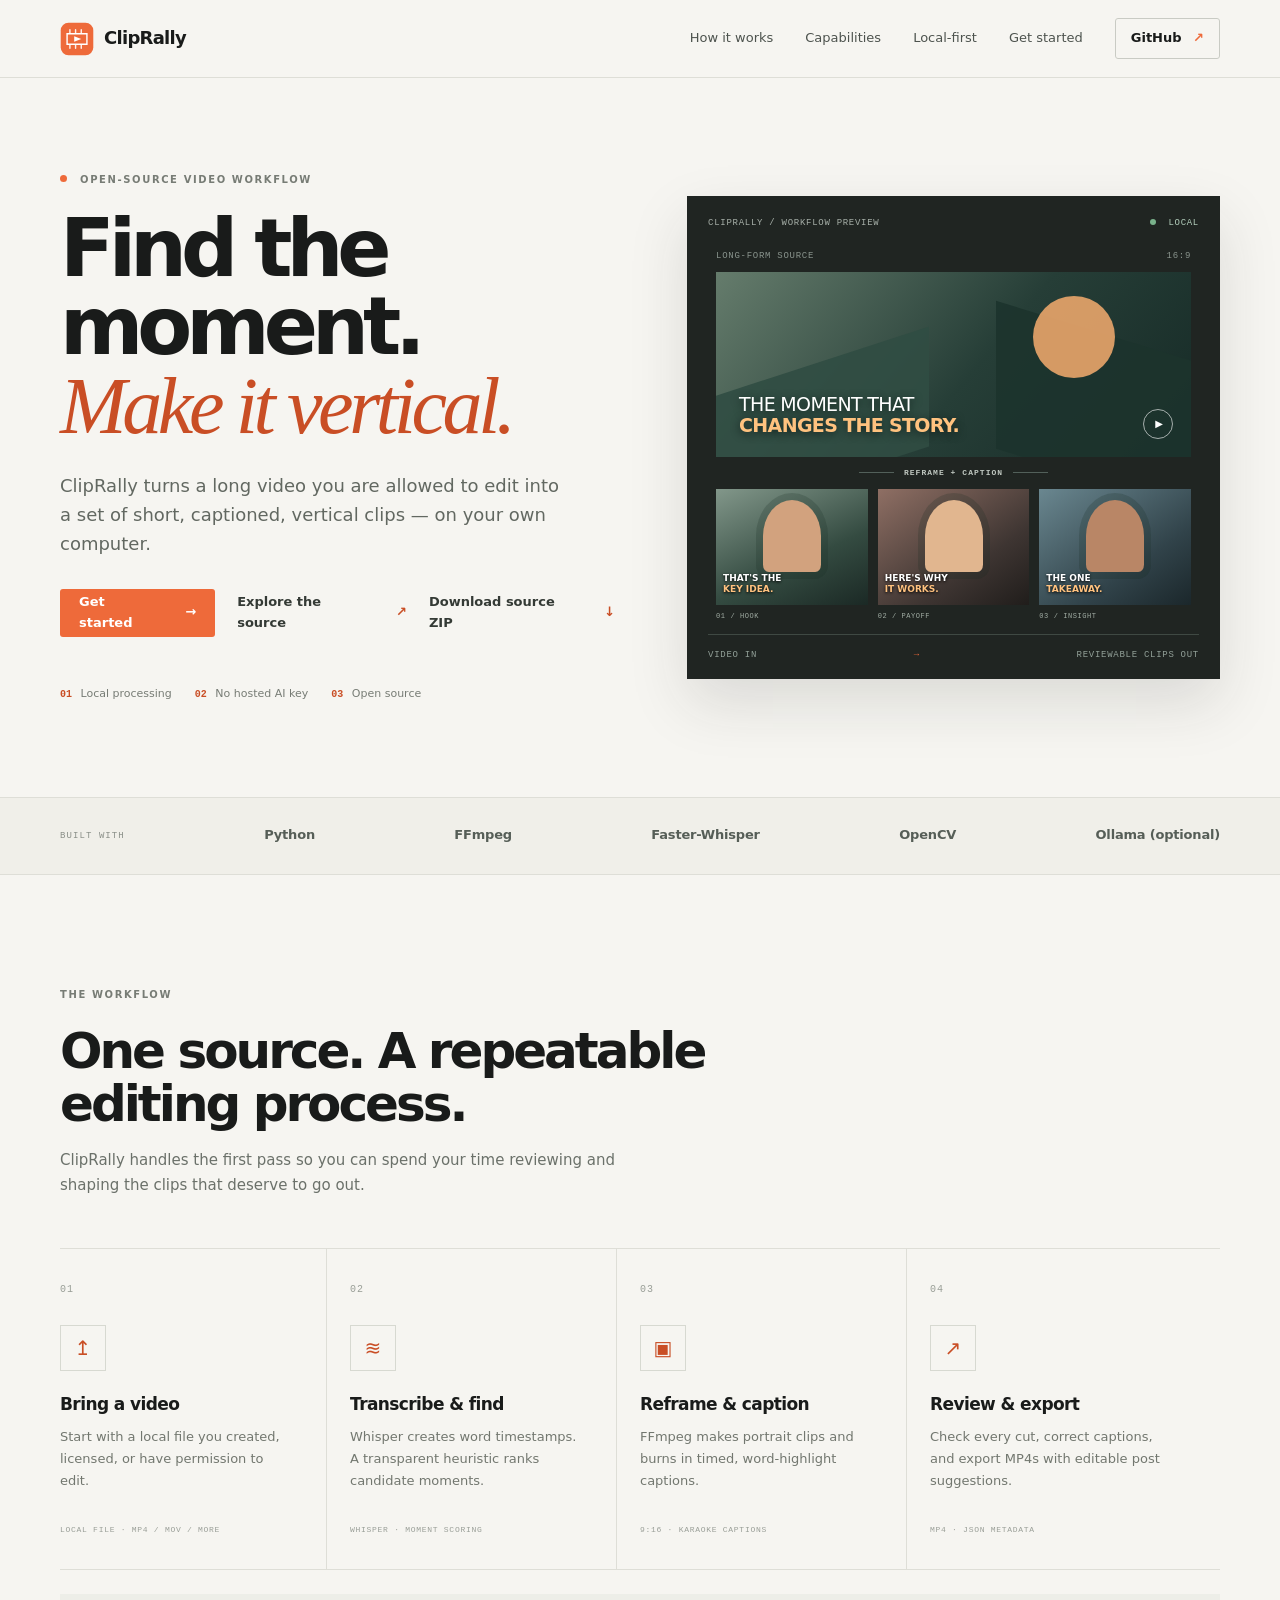
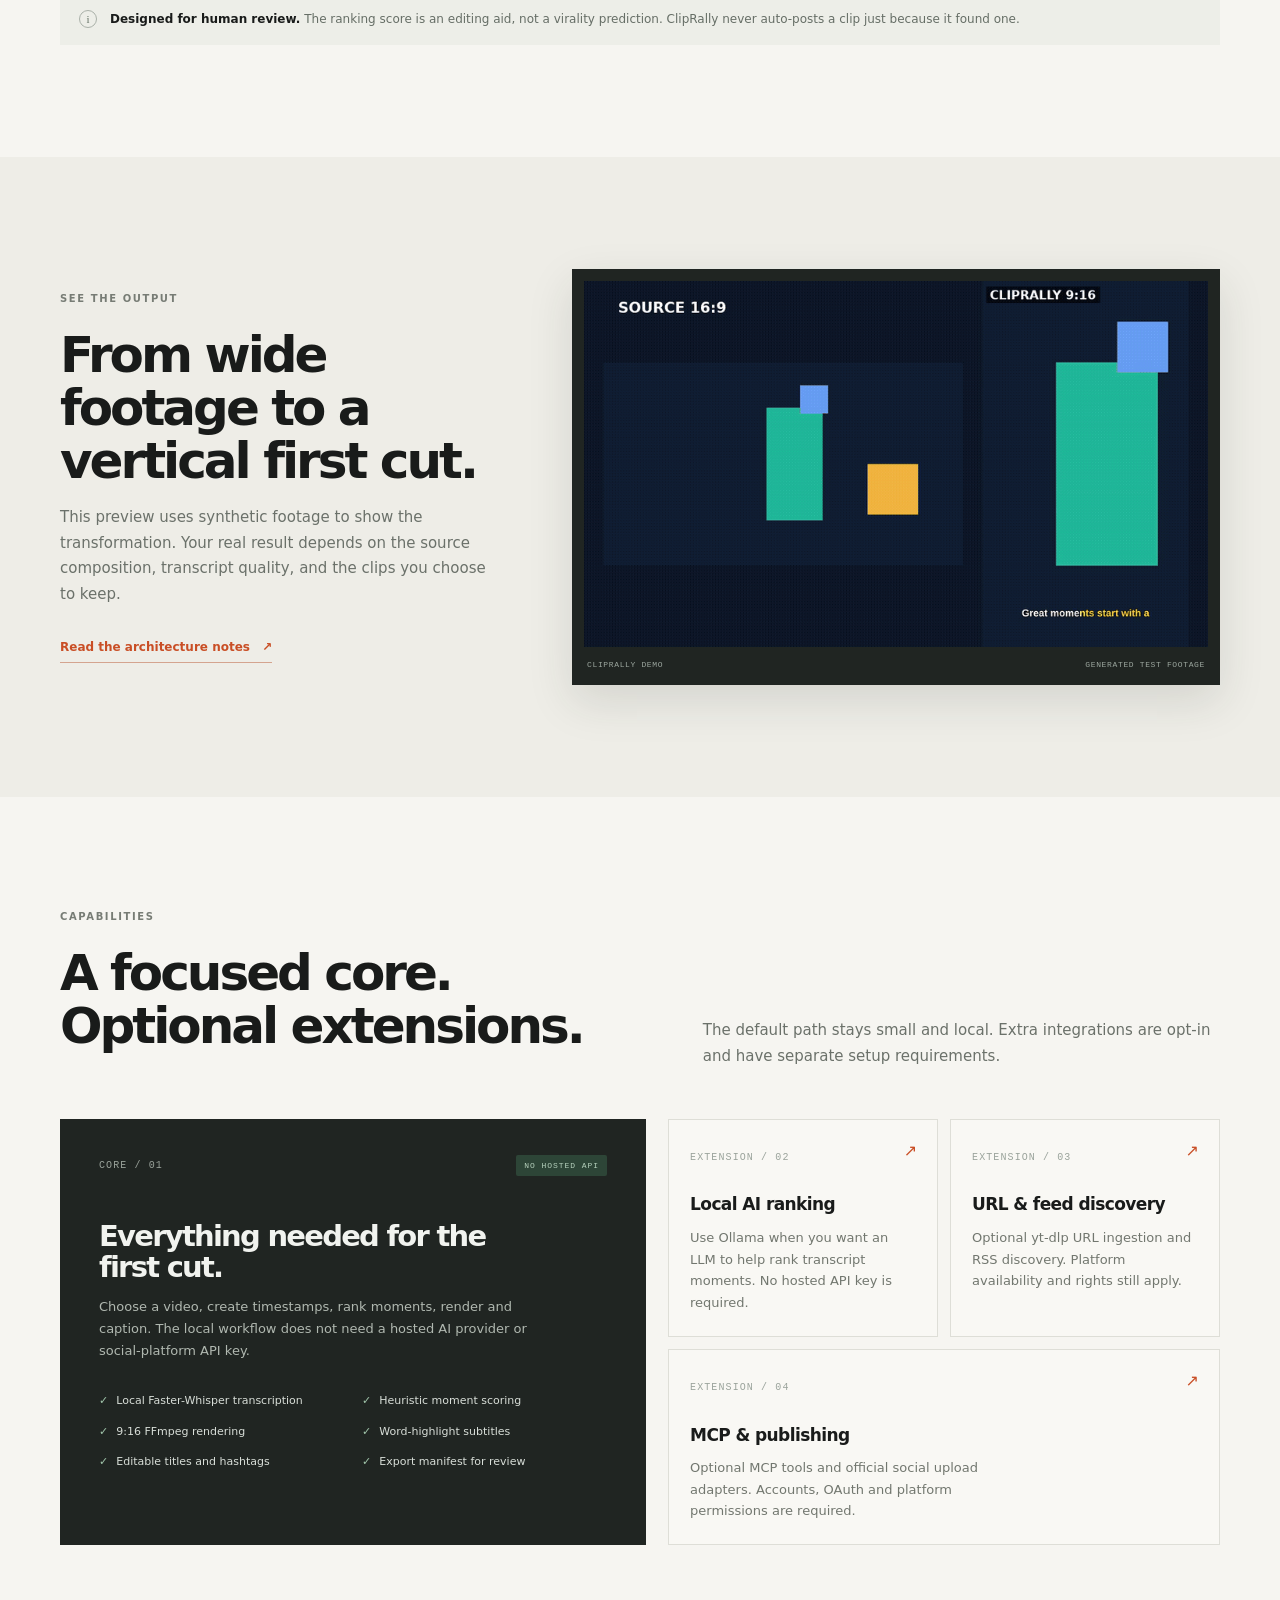
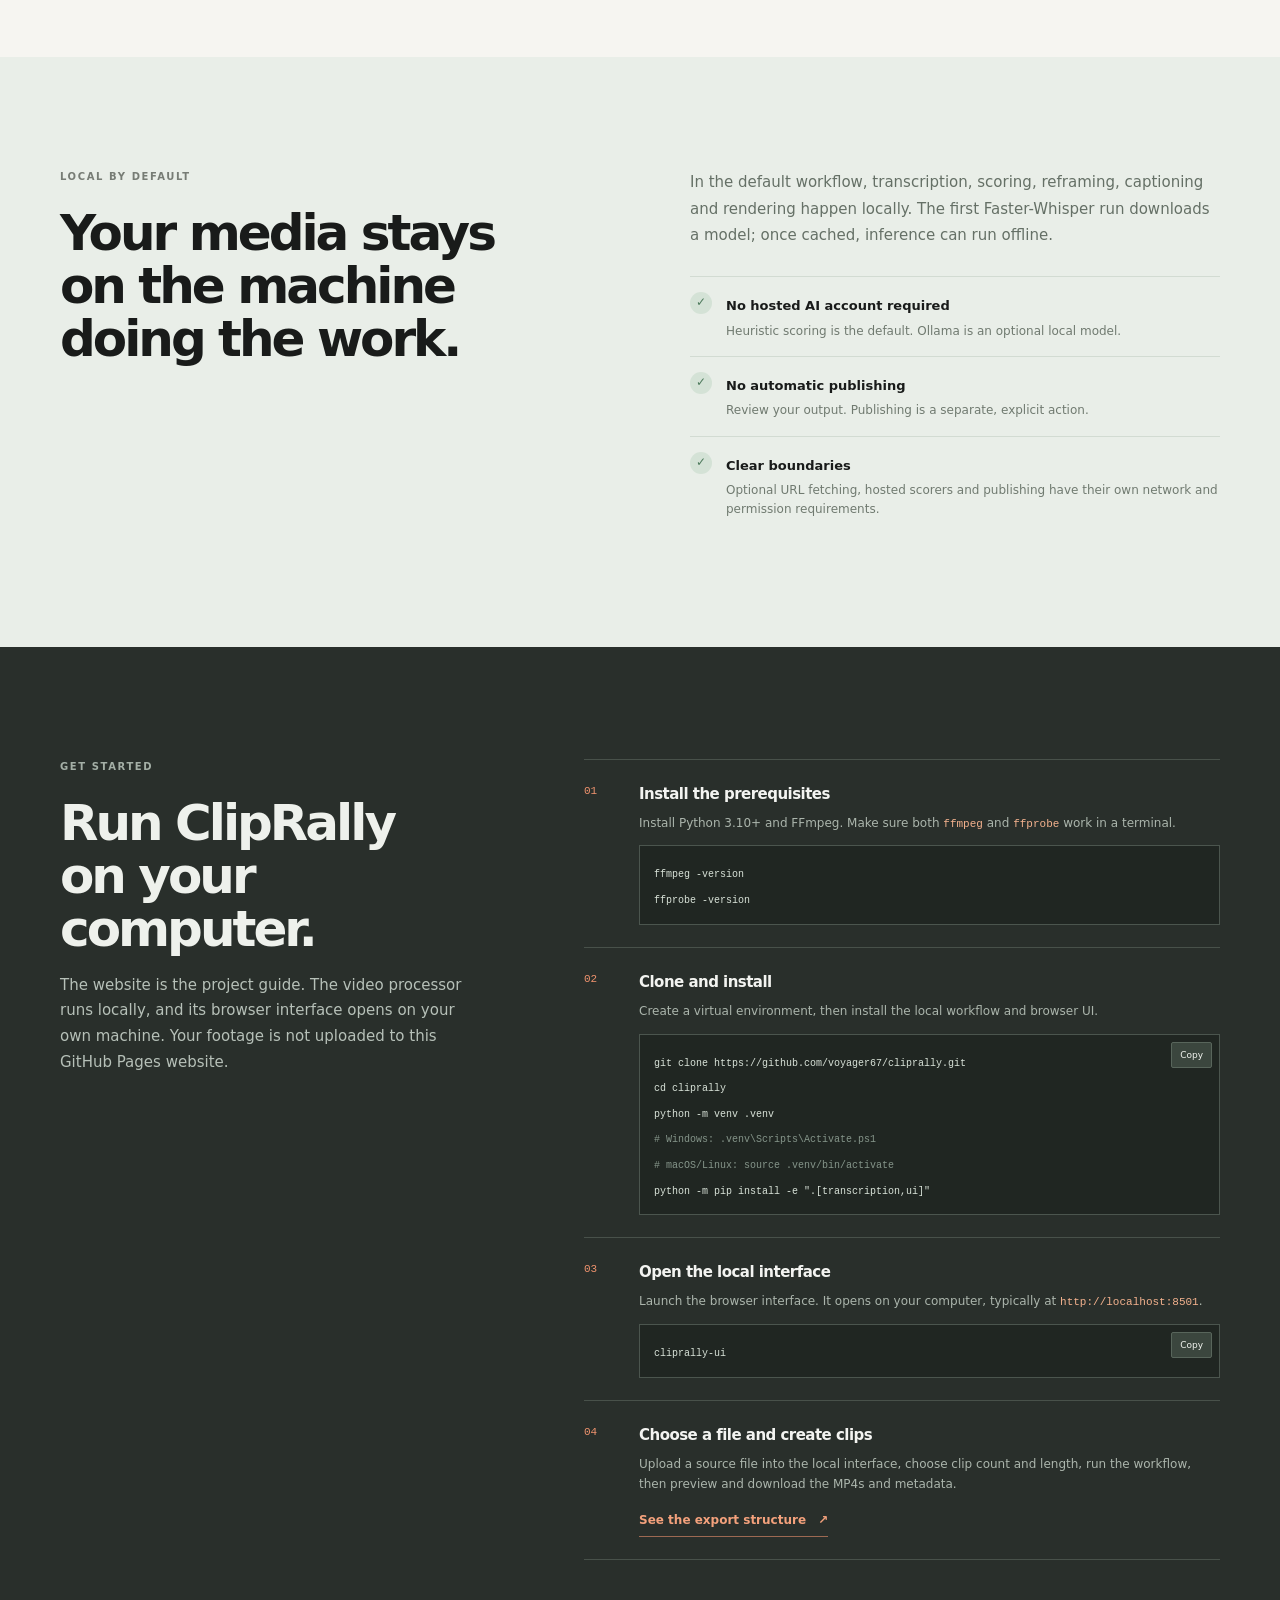
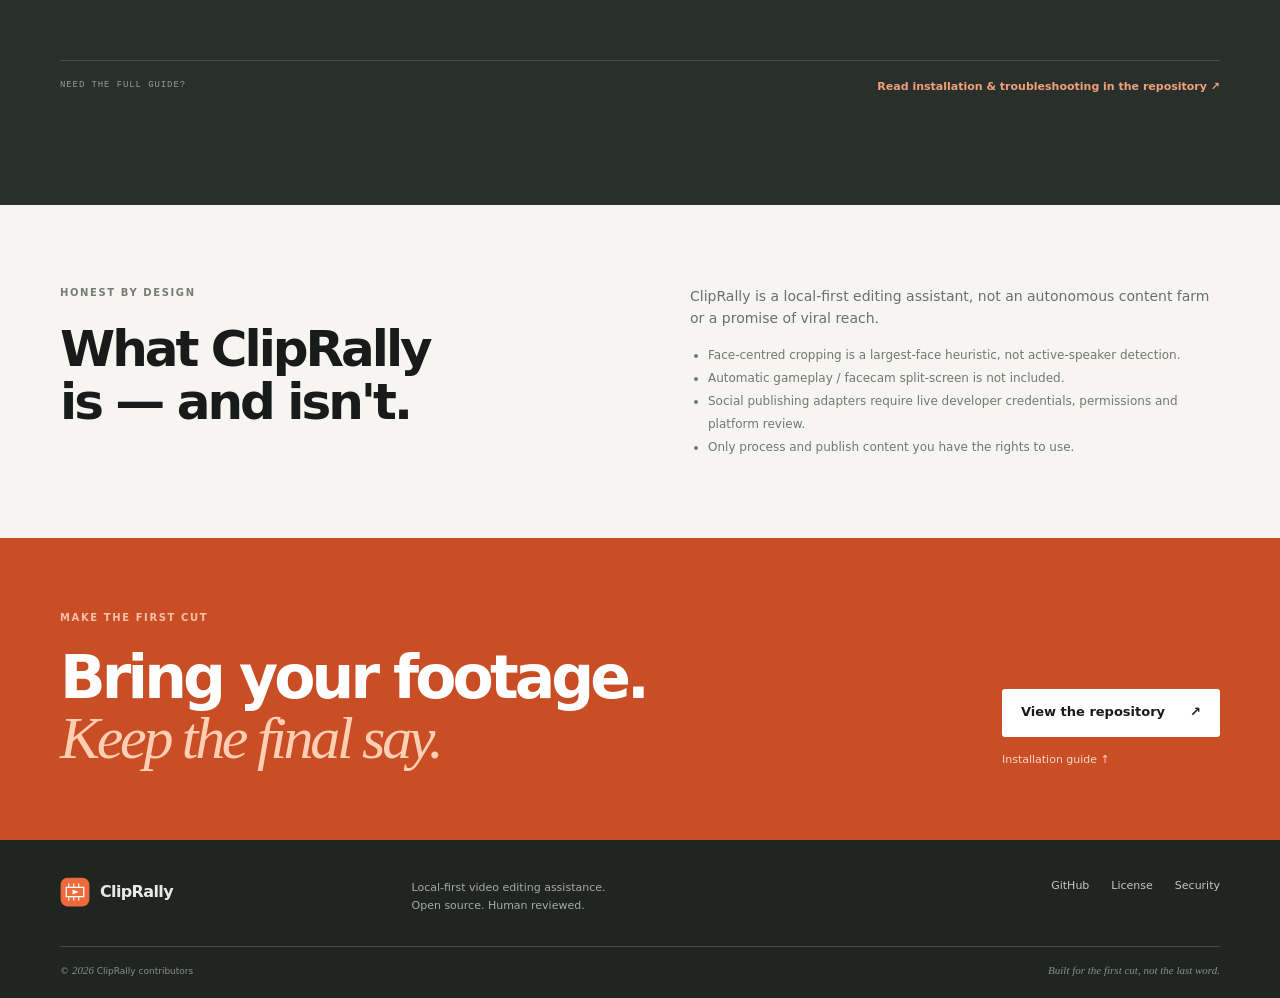
==== docs/index.html @ 5823eb33 "Add professional ClipRally project website" ====
<!doctype html>
<html lang="en">
<head>
  <meta charset="utf-8">
  <meta name="viewport" content="width=device-width, initial-scale=1">
  <meta name="theme-color" content="#f6f5f1">
  <meta name="description" content="ClipRally is a local-first, open-source AI video clipper. Turn videos you are authorized to edit into captioned vertical clips with Whisper and FFmpeg, without a hosted AI API.">
  <meta property="og:type" content="website">
  <meta property="og:title" content="ClipRally — from long video to vertical clips">
  <meta property="og:description" content="A practical, local-first workflow for finding moments, reframing, captioning and exporting short-form video.">
  <meta property="og:image" content="assets/demo.gif">
  <title>ClipRally — from long video to vertical clips</title>
  <link rel="icon" href="assets/mark.svg" type="image/svg+xml">
  <link rel="stylesheet" href="assets/site.css">
  <script defer src="assets/site.js"></script>
</head>
<body>
  <a class="skip-link" href="#main">Skip to content</a>
  <header class="site-header">
    <div class="shell header-inner">
      <a class="brand" href="#top" aria-label="ClipRally home">
        <img src="assets/mark.svg" alt="" width="34" height="34">
        <span>ClipRally</span>
      </a>
      <button class="menu-toggle" type="button" aria-expanded="false" aria-controls="primary-nav" aria-label="Open navigation">
        <span></span><span></span>
      </button>
      <nav class="primary-nav" id="primary-nav" aria-label="Primary navigation">
        <a href="#workflow">How it works</a>
        <a href="#features">Capabilities</a>
        <a href="#privacy">Local-first</a>
        <a href="#start">Get started</a>
        <a class="nav-github" href="https://github.com/voyager67/cliprally" target="_blank" rel="noreferrer">GitHub <span aria-hidden="true">↗</span></a>
      </nav>
    </div>
  </header>

  <main id="main">
    <section class="hero section" id="top">
      <div class="shell hero-grid">
        <div class="hero-copy">
          <p class="eyebrow"><span class="eyebrow-dot"></span> OPEN-SOURCE VIDEO WORKFLOW</p>
          <h1>Find the moment.<br><em>Make it vertical.</em></h1>
          <p class="hero-lede">ClipRally turns a long video you are allowed to edit into a set of short, captioned, vertical clips — on your own computer.</p>
          <div class="hero-actions">
            <a class="button button-primary" href="#start">Get started <span aria-hidden="true">→</span></a>
            <a class="button button-quiet" href="https://github.com/voyager67/cliprally" target="_blank" rel="noreferrer">Explore the source <span aria-hidden="true">↗</span></a>
            <a class="button button-quiet" href="https://github.com/voyager67/cliprally/archive/refs/heads/main.zip">Download source ZIP <span aria-hidden="true">↓</span></a>
          </div>
          <div class="hero-facts" aria-label="Project properties">
            <span><b>01</b> Local processing</span>
            <span><b>02</b> No hosted AI key</span>
            <span><b>03</b> Open source</span>
          </div>
        </div>
        <div class="hero-visual" aria-label="A preview of ClipRally's video workflow">
          <div class="visual-topline"><span>CLIPRALLY / WORKFLOW PREVIEW</span><span class="visual-status"><i></i> LOCAL</span></div>
          <div class="visual-screen">
            <div class="screen-meta"><span>LONG-FORM SOURCE</span><span>16:9</span></div>
            <div class="screen-video">
              <div class="screen-shape shape-one"></div><div class="screen-shape shape-two"></div><div class="screen-sun"></div>
              <div class="screen-caption">THE MOMENT THAT<br><strong>CHANGES THE STORY.</strong></div>
              <div class="screen-play" aria-hidden="true">▶</div>
            </div>
            <div class="screen-transform"><span></span><b>REFRAME + CAPTION</b><span></span></div>
            <div class="output-row">
              <div class="output-card output-card-one"><div class="output-portrait"><span>THAT'S THE<br><b>KEY IDEA.</b></span></div><small>01 / HOOK</small></div>
              <div class="output-card output-card-two"><div class="output-portrait portrait-two"><span>HERE'S WHY<br><b>IT WORKS.</b></span></div><small>02 / PAYOFF</small></div>
              <div class="output-card output-card-three"><div class="output-portrait portrait-three"><span>THE ONE<br><b>TAKEAWAY.</b></span></div><small>03 / INSIGHT</small></div>
            </div>
          </div>
          <div class="visual-foot"><span>VIDEO IN</span><span>→</span><span>REVIEWABLE CLIPS OUT</span></div>
        </div>
      </div>
    </section>

    <section class="proof-strip" aria-label="Technology stack">
      <div class="shell proof-inner">
        <span class="proof-label">BUILT WITH</span>
        <span>Python</span><span>FFmpeg</span><span>Faster-Whisper</span><span>OpenCV</span><span>Ollama (optional)</span>
      </div>
    </section>

    <section class="section workflow-section" id="workflow">
      <div class="shell">
        <div class="section-heading">
          <p class="eyebrow">THE WORKFLOW</p>
          <h2>One source. A repeatable editing process.</h2>
          <p>ClipRally handles the first pass so you can spend your time reviewing and shaping the clips that deserve to go out.</p>
        </div>
        <div class="workflow-grid">
          <article class="workflow-step"><span class="step-number">01</span><div class="step-icon icon-file">↥</div><h3>Bring a video</h3><p>Start with a local file you created, licensed, or have permission to edit.</p><small>LOCAL FILE · MP4 / MOV / MORE</small></article>
          <article class="workflow-step"><span class="step-number">02</span><div class="step-icon icon-wave">≋</div><h3>Transcribe & find</h3><p>Whisper creates word timestamps. A transparent heuristic ranks candidate moments.</p><small>WHISPER · MOMENT SCORING</small></article>
          <article class="workflow-step"><span class="step-number">03</span><div class="step-icon icon-frame">▣</div><h3>Reframe & caption</h3><p>FFmpeg makes portrait clips and burns in timed, word-highlight captions.</p><small>9:16 · KARAOKE CAPTIONS</small></article>
          <article class="workflow-step"><span class="step-number">04</span><div class="step-icon icon-export">↗</div><h3>Review & export</h3><p>Check every cut, correct captions, and export MP4s with editable post suggestions.</p><small>MP4 · JSON METADATA</small></article>
        </div>
        <div class="workflow-note"><span class="note-mark">i</span><p><strong>Designed for human review.</strong> The ranking score is an editing aid, not a virality prediction. ClipRally never auto-posts a clip just because it found one.</p></div>
      </div>
    </section>

    <section class="section demo-section">
      <div class="shell demo-grid">
        <div class="demo-copy">
          <p class="eyebrow">SEE THE OUTPUT</p>
          <h2>From wide footage to a vertical first cut.</h2>
          <p>This preview uses synthetic footage to show the transformation. Your real result depends on the source composition, transcript quality, and the clips you choose to keep.</p>
          <a class="text-link" href="https://github.com/voyager67/cliprally/blob/main/docs/architecture.md" target="_blank" rel="noreferrer">Read the architecture notes <span aria-hidden="true">↗</span></a>
        </div>
        <figure class="demo-frame">
          <img src="assets/demo.gif" alt="Synthetic landscape video transformed into vertical short-form clips with captions" loading="lazy">
          <figcaption><span>CLIPRALLY DEMO</span><span>GENERATED TEST FOOTAGE</span></figcaption>
        </figure>
      </div>
    </section>

    <section class="section feature-section" id="features">
      <div class="shell">
        <div class="section-heading section-heading-row">
          <div><p class="eyebrow">CAPABILITIES</p><h2>A focused core. Optional extensions.</h2></div>
          <p>The default path stays small and local. Extra integrations are opt-in and have separate setup requirements.</p>
        </div>
        <div class="feature-layout">
          <div class="feature-primary">
            <div class="feature-primary-top"><span class="feature-index">CORE / 01</span><span class="pill pill-green">NO HOSTED API</span></div>
            <h3>Everything needed for the first cut.</h3>
            <p>Choose a video, create timestamps, rank moments, render and caption. The local workflow does not need a hosted AI provider or social-platform API key.</p>
            <ul class="check-list"><li>Local Faster-Whisper transcription</li><li>Heuristic moment scoring</li><li>9:16 FFmpeg rendering</li><li>Word-highlight subtitles</li><li>Editable titles and hashtags</li><li>Export manifest for review</li></ul>
          </div>
          <div class="feature-secondary">
            <article class="extension-card"><span class="feature-index">EXTENSION / 02</span><h3>Local AI ranking</h3><p>Use Ollama when you want an LLM to help rank transcript moments. No hosted API key is required.</p><span class="extension-arrow">↗</span></article>
            <article class="extension-card"><span class="feature-index">EXTENSION / 03</span><h3>URL & feed discovery</h3><p>Optional yt-dlp URL ingestion and RSS discovery. Platform availability and rights still apply.</p><span class="extension-arrow">↗</span></article>
            <article class="extension-card"><span class="feature-index">EXTENSION / 04</span><h3>MCP & publishing</h3><p>Optional MCP tools and official social upload adapters. Accounts, OAuth and platform permissions are required.</p><span class="extension-arrow">↗</span></article>
          </div>
        </div>
      </div>
    </section>

    <section class="section privacy-section" id="privacy">
      <div class="shell privacy-grid">
        <div><p class="eyebrow">LOCAL BY DEFAULT</p><h2>Your media stays on the machine doing the work.</h2></div>
        <div class="privacy-copy"><p>In the default workflow, transcription, scoring, reframing, captioning and rendering happen locally. The first Faster-Whisper run downloads a model; once cached, inference can run offline.</p><div class="privacy-detail"><span class="privacy-check">✓</span><div><strong>No hosted AI account required</strong><p>Heuristic scoring is the default. Ollama is an optional local model.</p></div></div><div class="privacy-detail"><span class="privacy-check">✓</span><div><strong>No automatic publishing</strong><p>Review your output. Publishing is a separate, explicit action.</p></div></div><div class="privacy-detail"><span class="privacy-check">✓</span><div><strong>Clear boundaries</strong><p>Optional URL fetching, hosted scorers and publishing have their own network and permission requirements.</p></div></div></div>
      </div>
    </section>

    <section class="section start-section" id="start">
      <div class="shell start-shell">
        <div class="start-heading"><p class="eyebrow">GET STARTED</p><h2>Run ClipRally on your computer.</h2><p>The website is the project guide. The video processor runs locally, and its browser interface opens on your own machine. Your footage is not uploaded to this GitHub Pages website.</p></div>
        <div class="start-content">
          <div class="start-step"><span>01</span><div><h3>Install the prerequisites</h3><p>Install Python 3.10+ and FFmpeg. Make sure both <code>ffmpeg</code> and <code>ffprobe</code> work in a terminal.</p><div class="code-block"><code>ffmpeg -version<br>ffprobe -version</code></div></div></div>
          <div class="start-step"><span>02</span><div><h3>Clone and install</h3><p>Create a virtual environment, then install the local workflow and browser UI.</p><div class="code-block"><code>git clone https://github.com/voyager67/cliprally.git<br>cd cliprally<br>python -m venv .venv<br><span class="code-comment"># Windows: .venv\Scripts\Activate.ps1</span><br><span class="code-comment"># macOS/Linux: source .venv/bin/activate</span><br>python -m pip install -e ".[transcription,ui]"</code><button class="copy-button" type="button" data-copy="git clone https://github.com/voyager67/cliprally.git&#10;cd cliprally&#10;python -m venv .venv&#10;python -m pip install -e &quot;.[transcription,ui]&quot;" aria-label="Copy install commands">Copy</button></div></div></div>
          <div class="start-step"><span>03</span><div><h3>Open the local interface</h3><p>Launch the browser interface. It opens on your computer, typically at <code>http://localhost:8501</code>.</p><div class="code-block"><code>cliprally-ui</code><button class="copy-button" type="button" data-copy="cliprally-ui" aria-label="Copy launch command">Copy</button></div></div></div>
          <div class="start-step"><span>04</span><div><h3>Choose a file and create clips</h3><p>Upload a source file into the local interface, choose clip count and length, run the workflow, then preview and download the MP4s and metadata.</p><a class="text-link" href="https://github.com/voyager67/cliprally#what-gets-exported" target="_blank" rel="noreferrer">See the export structure <span aria-hidden="true">↗</span></a></div></div>
        </div>
        <div class="start-footer"><span>NEED THE FULL GUIDE?</span><a href="https://github.com/voyager67/cliprally#readme" target="_blank" rel="noreferrer">Read installation & troubleshooting in the repository <span aria-hidden="true">↗</span></a></div>
      </div>
    </section>

    <section class="section limits-section">
      <div class="shell limits-grid">
        <div><p class="eyebrow">HONEST BY DESIGN</p><h2>What ClipRally is — and isn't.</h2></div>
        <div class="limits-copy"><p>ClipRally is a local-first editing assistant, not an autonomous content farm or a promise of viral reach.</p><ul><li>Face-centred cropping is a largest-face heuristic, not active-speaker detection.</li><li>Automatic gameplay / facecam split-screen is not included.</li><li>Social publishing adapters require live developer credentials, permissions and platform review.</li><li>Only process and publish content you have the rights to use.</li></ul></div>
      </div>
    </section>

    <section class="closing-cta">
      <div class="shell closing-inner"><div><p class="eyebrow">MAKE THE FIRST CUT</p><h2>Bring your footage.<br><em>Keep the final say.</em></h2></div><div class="closing-actions"><a class="button button-light" href="https://github.com/voyager67/cliprally" target="_blank" rel="noreferrer">View the repository <span aria-hidden="true">↗</span></a><a class="closing-link" href="#start">Installation guide ↑</a></div></div>
    </section>
  </main>

  <footer class="site-footer">
    <div class="shell footer-main"><a class="brand footer-brand" href="#top"><img src="assets/mark.svg" alt="" width="30" height="30"><span>ClipRally</span></a><p>Local-first video editing assistance.<br>Open source. Human reviewed.</p><div class="footer-links"><a href="https://github.com/voyager67/cliprally" target="_blank" rel="noreferrer">GitHub</a><a href="https://github.com/voyager67/cliprally/blob/main/LICENSE" target="_blank" rel="noreferrer">License</a><a href="https://github.com/voyager67/cliprally/blob/main/SECURITY.md" target="_blank" rel="noreferrer">Security</a></div></div>
    <div class="shell footer-bottom"><span>© <span id="year">2026</span> ClipRally contributors</span><span>Built for the first cut, not the last word.</span></div>
  </footer>
</body>
</html>
---- docs/assets/site.css ----
:root{--paper:#f6f5f1;--white:#fff;--ink:#191b1a;--muted:#686d68;--line:#deded7;--orange:#ee6a3a;--orange-dark:#c94e25;--green:#52715f;--green-light:#e5eee8;--dark:#202522;--dark-soft:#303935;--serif:Georgia,"Times New Roman",serif;--sans:Inter,ui-sans-serif,system-ui,-apple-system,BlinkMacSystemFont,"Segoe UI",sans-serif;--mono:ui-monospace,SFMono-Regular,Menlo,Consolas,monospace;--max:1160px}*{box-sizing:border-box}html{scroll-behavior:smooth;scroll-padding-top:90px}body{margin:0;background:var(--paper);color:var(--ink);font-family:var(--sans);font-size:16px;line-height:1.6;-webkit-font-smoothing:antialiased}a{color:inherit;text-decoration:none}button{font:inherit}.shell{width:min(var(--max),calc(100% - 52px));margin-inline:auto}.section{padding:112px 0}.skip-link{position:absolute;left:-9999px;top:8px;padding:10px 14px;background:var(--ink);color:#fff;z-index:100}.skip-link:focus{left:10px}.site-header{height:78px;border-bottom:1px solid var(--line);background:rgba(246,245,241,.94);position:sticky;top:0;z-index:20;backdrop-filter:blur(14px)}.header-inner{height:100%;display:flex;align-items:center;justify-content:space-between}.brand{display:inline-flex;align-items:center;gap:10px;font-weight:750;font-size:18px;letter-spacing:-.04em}.brand img{display:block}.primary-nav{display:flex;align-items:center;gap:32px;font-size:13px;color:#4d534e}.primary-nav a{transition:color .2s}.primary-nav a:hover,.footer-links a:hover{color:var(--orange-dark)}.primary-nav .nav-github{border:1px solid #c9cbc4;padding:9px 15px;border-radius:3px;color:var(--ink);font-weight:650}.nav-github span{padding-left:7px;color:var(--orange)}.menu-toggle{display:none;background:none;border:0;padding:10px}.menu-toggle span{display:block;width:21px;height:1.5px;background:var(--ink);margin:5px}.hero{padding-top:94px;padding-bottom:94px}.hero-grid{display:grid;grid-template-columns:1fr .96fr;align-items:center;gap:72px}.eyebrow{font-size:10px;font-weight:750;letter-spacing:.16em;color:#777c75;margin:0 0 22px}.eyebrow-dot{display:inline-block;width:7px;height:7px;border-radius:100%;background:var(--orange);margin-right:8px;vertical-align:1px}.hero h1{font-size:clamp(52px,6.3vw,80px);letter-spacing:-.075em;line-height:.98;font-weight:630;margin:0 0 26px}.hero h1 em,.closing-inner h2 em{font-family:var(--serif);font-weight:400;letter-spacing:-.055em;color:var(--orange-dark)}.hero-lede{color:#626861;font-size:18px;max-width:510px;line-height:1.62;margin:0 0 30px}.hero-actions{display:flex;align-items:center;gap:22px}.button{min-height:48px;padding:0 19px;display:inline-flex;align-items:center;justify-content:center;gap:25px;border-radius:3px;font-size:13px;font-weight:680;transition:transform .2s,background .2s}.button:hover{transform:translateY(-2px)}.button-primary{background:var(--orange);color:#fff}.button-primary:hover{background:var(--orange-dark)}.button-quiet{padding-inline:0;color:#343a35}.button-quiet span{color:var(--orange-dark)}.hero-facts{display:flex;gap:23px;margin-top:48px;flex-wrap:wrap}.hero-facts span{font-size:11px;color:#777c75}.hero-facts b{color:var(--orange-dark);font-family:var(--mono);font-size:10px;margin-right:5px}.hero-visual{background:var(--dark);color:#e9ede8;padding:20px 21px 17px;box-shadow:0 24px 56px rgba(35,41,36,.13)}.visual-topline,.visual-foot,.screen-meta,.demo-frame figcaption{display:flex;align-items:center;justify-content:space-between;font-family:var(--mono);font-size:9px;letter-spacing:.08em;color:#a7b0a9}.visual-status{color:#b4d0bd}.visual-status i{display:inline-block;width:6px;height:6px;background:#79b28b;border-radius:50%;margin-right:6px}.visual-screen{padding:19px 8px 14px}.screen-meta{margin-bottom:8px;color:#89948d}.screen-video{position:relative;overflow:hidden;height:185px;background:linear-gradient(130deg,#657c6c 0%,#263e37 54%,#162a26 100%)}.screen-shape{position:absolute;bottom:-31px;width:54%;height:120px;background:#304d43;transform:skewY(-18deg);opacity:.9}.shape-one{left:-9%}.shape-two{right:-13%;height:148px;background:#1c342d;transform:skewY(17deg)}.screen-sun{position:absolute;width:82px;height:82px;border-radius:50%;background:#e9a66b;right:16%;top:24px;opacity:.9}.screen-caption{position:absolute;left:23px;bottom:20px;font-size:19px;line-height:1.13;letter-spacing:-.035em;color:#fff;text-shadow:0 2px 8px #14221e}.screen-caption strong{color:#ffc27f}.screen-play{position:absolute;right:18px;bottom:18px;border:1px solid rgba(255,255,255,.6);width:30px;height:30px;border-radius:50%;display:grid;place-items:center;font-size:10px;padding-left:2px;color:#fff}.screen-transform{display:flex;align-items:center;justify-content:center;gap:10px;height:32px;color:#c0c8c1;font:8px var(--mono);letter-spacing:.13em}.screen-transform span{width:35px;height:1px;background:#52605a}.output-row{display:grid;grid-template-columns:repeat(3,1fr);gap:10px}.output-card{min-width:0}.output-portrait{height:116px;display:flex;align-items:end;padding:10px 7px;background:linear-gradient(155deg,#82978a,#344b41 60%,#1b2925);position:relative;overflow:hidden}.output-portrait:before{content:"";position:absolute;width:58px;height:72px;border-radius:50% 50% 10% 10%;background:#d2a27e;top:11px;left:50%;transform:translateX(-50%);box-shadow:0 0 0 7px rgba(20,40,31,.2)}.output-portrait span{position:relative;z-index:1;color:#fff;font-size:9px;line-height:1.2;font-weight:600;text-shadow:0 1px 3px #000}.output-portrait b{color:#ffc27f}.portrait-two{background:linear-gradient(145deg,#8f6f64,#3e3532 65%,#201d1b)}.portrait-two:before{background:#e1b68f}.portrait-three{background:linear-gradient(145deg,#6a8790,#31434a 65%,#1b272b)}.portrait-three:before{background:#b98666}.output-card small{font:7px var(--mono);color:#a1ada4;letter-spacing:.08em;display:block;margin-top:7px}.visual-foot{border-top:1px solid #3f4943;padding-top:13px;color:#92a098}.visual-foot span:nth-child(2){color:var(--orange)}.proof-strip{border-block:1px solid var(--line);background:#f0efe9}.proof-inner{min-height:76px;display:flex;align-items:center;justify-content:space-between;gap:20px;flex-wrap:wrap}.proof-inner span{font-size:13px;color:#565e57;font-weight:650;letter-spacing:-.015em}.proof-inner .proof-label{font:9px var(--mono);color:#8a8f88;letter-spacing:.12em;font-weight:500}.section-heading{max-width:660px;margin-bottom:49px}.section-heading h2,.demo-copy h2,.privacy-grid h2,.start-heading h2,.limits-grid h2{font-size:clamp(34px,4vw,50px);line-height:1.06;letter-spacing:-.06em;font-weight:620;margin:0 0 17px}.section-heading>p:last-child,.demo-copy>p:not(.eyebrow),.start-heading>p:not(.eyebrow){font-size:15px;color:#6b716a;max-width:570px;margin:0;line-height:1.72}.workflow-grid{display:grid;grid-template-columns:repeat(4,1fr);border-top:1px solid var(--line);border-bottom:1px solid var(--line)}.workflow-step{padding:25px 23px 30px 0;position:relative;min-height:260px}.workflow-step:not(:last-child){border-right:1px solid var(--line);margin-right:23px}.step-number,.feature-index{font:10px var(--mono);letter-spacing:.11em;color:#999e97}.step-icon{height:46px;width:46px;display:grid;place-items:center;margin:25px 0 20px;border:1px solid #d7d9d1;color:var(--orange-dark);font-size:20px}.workflow-step h3,.extension-card h3,.start-step h3{font-size:17px;letter-spacing:-.035em;margin:0 0 8px;font-weight:690}.workflow-step p,.extension-card p{font-size:13px;color:#72776f;line-height:1.68;max-width:235px;margin:0 0 22px}.workflow-step small{font:8px var(--mono);letter-spacing:.09em;color:#999e97}.workflow-note{display:flex;gap:13px;align-items:flex-start;background:#edeee8;margin-top:24px;padding:16px 19px}.note-mark{width:18px;height:18px;border-radius:50%;border:1px solid #aab1a9;color:#647265;display:grid;place-items:center;font:11px var(--serif);flex:none}.workflow-note p{font-size:12px;color:#666e66;margin:0;line-height:1.6}.workflow-note strong{color:var(--ink)}.demo-section{background:#eeede7}.demo-grid{display:grid;grid-template-columns:.8fr 1.2fr;gap:80px;align-items:center}.demo-copy h2{max-width:420px}.demo-copy>p:not(.eyebrow){margin-bottom:25px}.text-link{display:inline-flex;gap:12px;align-items:center;color:var(--orange-dark);font-size:12px;font-weight:700;border-bottom:1px solid #d4a48f;padding-bottom:5px}.demo-frame{margin:0;background:var(--dark);padding:12px;box-shadow:0 16px 42px rgba(37,44,39,.13)}.demo-frame img{display:block;width:100%;height:auto;max-height:370px;object-fit:contain;background:#151a17}.demo-frame figcaption{padding:12px 3px 1px;color:#9ca79f;font-size:8px}.feature-section{background:var(--paper)}.section-heading-row{display:flex;max-width:none;align-items:end;justify-content:space-between;gap:50px}.section-heading-row>p{max-width:360px;color:#737970;font-size:14px;margin:0 0 5px;line-height:1.7}.feature-layout{display:grid;grid-template-columns:1.03fr .97fr;gap:22px}.feature-primary{background:var(--dark);color:#f1f3ef;padding:36px 39px;min-height:420px}.feature-primary-top{display:flex;justify-content:space-between;align-items:center}.feature-index{color:#9aa39b}.pill{font:8px var(--mono);letter-spacing:.12em;border-radius:2px;padding:6px 8px}.pill-green{background:#2d4537;color:#b6d1bd}.feature-primary h3{font-size:29px;letter-spacing:-.06em;line-height:1.07;margin:45px 0 13px;max-width:400px;font-weight:580}.feature-primary>p{color:#b0b8b0;font-size:13px;max-width:430px;line-height:1.7}.check-list{list-style:none;margin:30px 0 0;padding:0;display:grid;grid-template-columns:1fr 1fr;gap:13px 18px}.check-list li{font-size:11px;color:#d8ded8}.check-list li:before{content:"✓";color:#a1c6ab;margin-right:8px}.feature-secondary{display:grid;grid-template-columns:1fr 1fr;gap:12px}.extension-card{position:relative;border:1px solid var(--line);padding:22px 21px;min-height:204px;background:#f9f8f4}.extension-card:nth-child(3){grid-column:1/-1;min-height:150px}.extension-card h3{margin-top:24px}.extension-card p{margin-bottom:0;max-width:320px}.extension-arrow{position:absolute;right:20px;top:18px;color:var(--orange-dark);font-size:16px}.privacy-section{background:#e9eee8}.privacy-grid{display:grid;grid-template-columns:1fr 1fr;gap:100px}.privacy-grid h2{max-width:450px}.privacy-copy>p{font-size:15px;color:#657066;line-height:1.75;margin:0 0 28px}.privacy-detail{display:flex;gap:14px;padding:15px 0;border-top:1px solid #d2dbd2}.privacy-check{display:grid;place-items:center;width:22px;height:22px;border-radius:50%;background:#d4e2d6;color:#4d795c;font-size:12px;flex:none}.privacy-detail strong{font-size:13px}.privacy-detail p{font-size:12px;color:#707a70;margin:4px 0 0}.start-section{background:#292f2b;color:#eef1ec}.start-shell{display:grid;grid-template-columns:.8fr 1.2fr;gap:100px}.start-heading .eyebrow{color:#a4afa6}.start-heading h2{max-width:410px}.start-heading>p:not(.eyebrow){color:#b6c0b8}.start-content{border-top:1px solid #48514a}.start-step{display:grid;grid-template-columns:40px 1fr;gap:15px;padding:22px 0;border-bottom:1px solid #48514a}.start-step>span{font:11px var(--mono);color:#ef936e;padding-top:3px}.start-step h3{color:#f3f4f1;font-size:15px}.start-step p{font-size:12px;color:#abb5ac;line-height:1.66;margin:0 0 12px}.start-step code{font-family:var(--mono);font-size:11px;color:#f4b28e}.code-block{position:relative;border:1px solid #4b554e;background:#202622;padding:13px 14px;overflow-x:auto}.code-block code{font:10px/1.8 var(--mono);color:#d9e3d9;white-space:nowrap}.code-block .code-comment{color:#85958a}.copy-button{position:absolute;right:7px;top:7px;background:#3b463e;border:1px solid #58655b;border-radius:2px;color:#f2f4ef;font-size:9px;padding:5px 8px;cursor:pointer}.copy-button:hover{background:#52624f}.start-step .text-link{margin-top:4px;color:#f3a17c;border-color:#9d6952}.start-footer{grid-column:1/-1;border-top:1px solid #48514a;padding-top:19px;display:flex;justify-content:space-between;gap:20px;font:9px var(--mono);letter-spacing:.1em;color:#93a095}.start-footer a{font:11px var(--sans);letter-spacing:0;color:#f2a07b;font-weight:650}.limits-section{padding:80px 0}.limits-grid{display:grid;grid-template-columns:1fr 1fr;gap:100px}.limits-grid h2{max-width:410px}.limits-copy>p{font-size:14px;color:#6a716a;margin:0 0 15px}.limits-copy ul{padding-left:18px;color:#71786f;font-size:12px;line-height:1.9;margin:0}.closing-cta{background:var(--orange-dark);color:#fff;padding:72px 0}.closing-inner{display:flex;justify-content:space-between;align-items:end;gap:35px}.closing-inner .eyebrow{color:#f6c0a9}.closing-inner h2{font-size:clamp(38px,5vw,60px);line-height:.99;letter-spacing:-.065em;margin:0;font-weight:620}.closing-inner h2 em{color:#ffcfb4}.closing-actions{display:flex;flex-direction:column;align-items:flex-start;gap:14px}.button-light{background:#fff;color:var(--ink)}.closing-link{font-size:11px;color:#ffd4c2}.site-footer{background:#202522;color:#e6ebe5;padding:37px 0 18px}.footer-main{display:grid;grid-template-columns:1fr 1.3fr 1fr;align-items:start;padding-bottom:30px}.footer-brand{font-size:16px}.footer-main>p{font-size:11px;color:#a3ada5;margin:2px 0}.footer-links{display:flex;justify-content:flex-end;gap:22px;font-size:11px;color:#c1c9c1}.footer-bottom{border-top:1px solid #424b44;padding-top:15px;display:flex;justify-content:space-between;color:#879188;font-size:9px}.footer-bottom span:last-child{font-family:var(--serif);font-style:italic;font-size:11px}.is-copied{background:#55765f!important}.menu-open .primary-nav{display:flex}
@media(max-width:900px){.hero-grid{gap:40px}.hero h1{font-size:64px}.demo-grid,.start-shell{gap:52px}.privacy-grid,.limits-grid{gap:55px}.feature-layout{grid-template-columns:1fr}.feature-primary{min-height:0}.feature-secondary{grid-template-columns:repeat(3,1fr)}.extension-card:nth-child(3){grid-column:auto;min-height:204px}}
@media(max-width:700px){.shell{width:min(100% - 36px,var(--max))}.site-header{height:68px}.menu-toggle{display:block}.primary-nav{display:none;position:absolute;left:0;right:0;top:68px;background:var(--paper);border-bottom:1px solid var(--line);padding:16px 20px 22px;flex-direction:column;align-items:stretch;gap:0}.primary-nav a{padding:12px 4px}.primary-nav .nav-github{margin-top:8px;text-align:center}.hero{padding:66px 0 70px}.hero-grid{grid-template-columns:1fr;gap:48px}.hero h1{font-size:clamp(52px,14vw,70px)}.hero-lede{font-size:16px}.hero-facts{gap:12px 18px;margin-top:32px}.hero-visual{max-width:520px}.screen-video{height:155px}.output-portrait{height:100px}.proof-inner{justify-content:flex-start;gap:14px 22px;padding:18px 0}.proof-inner .proof-label{width:100%}.proof-inner span{font-size:11px}.section{padding:76px 0}.workflow-grid{grid-template-columns:1fr 1fr}.workflow-step{min-height:230px;padding:20px 14px 25px 0}.workflow-step:not(:last-child){margin-right:13px}.workflow-step:nth-child(2){border-right:0;margin-right:0;padding-left:4px}.workflow-step:nth-child(4){border-right:0;margin-right:0;padding-left:4px}.workflow-step:nth-child(3){border-right:1px solid var(--line)}.workflow-step p{font-size:12px}.demo-grid,.privacy-grid,.start-shell,.limits-grid{grid-template-columns:1fr;gap:37px}.demo-frame{order:2}.section-heading-row{display:block}.section-heading-row>p{margin-top:0}.feature-secondary{grid-template-columns:1fr 1fr}.extension-card:nth-child(3){grid-column:1/-1;min-height:150px}.feature-primary{padding:28px 25px}.feature-primary h3{margin-top:32px}.check-list{grid-template-columns:1fr}.start-footer{flex-direction:column}.limits-section{padding:65px 0}.closing-inner{align-items:flex-start;flex-direction:column}.closing-actions{flex-direction:row;align-items:center;flex-wrap:wrap}.footer-main{grid-template-columns:1fr 1fr;gap:22px}.footer-main>p{grid-column:1/-1;grid-row:2}.footer-links{justify-content:flex-start;align-items:center;gap:14px;flex-wrap:wrap}.footer-bottom{gap:10px;flex-direction:column}}
@media(max-width:420px){.hero-actions{align-items:flex-start;flex-direction:column;gap:13px}.button-quiet{min-height:32px}.workflow-grid{grid-template-columns:1fr}.workflow-step,.workflow-step:not(:last-child),.workflow-step:nth-child(2),.workflow-step:nth-child(3),.workflow-step:nth-child(4){border-right:0;border-bottom:1px solid var(--line);margin:0;padding:18px 0;min-height:0}.workflow-step:last-child{border-bottom:0}.step-icon{margin:14px 0}.workflow-step p{max-width:100%;margin-bottom:12px}.feature-secondary{grid-template-columns:1fr}.extension-card,.extension-card:nth-child(3){min-height:0}.extension-card h3{margin-top:16px}.output-portrait{height:88px}.screen-video{height:135px}.screen-caption{font-size:15px}.visual-screen{padding-inline:0}.start-step{grid-template-columns:27px 1fr;gap:9px}}
@media(prefers-reduced-motion:reduce){html{scroll-behavior:auto}*,*::before,*::after{transition:none!important;animation:none!important}}
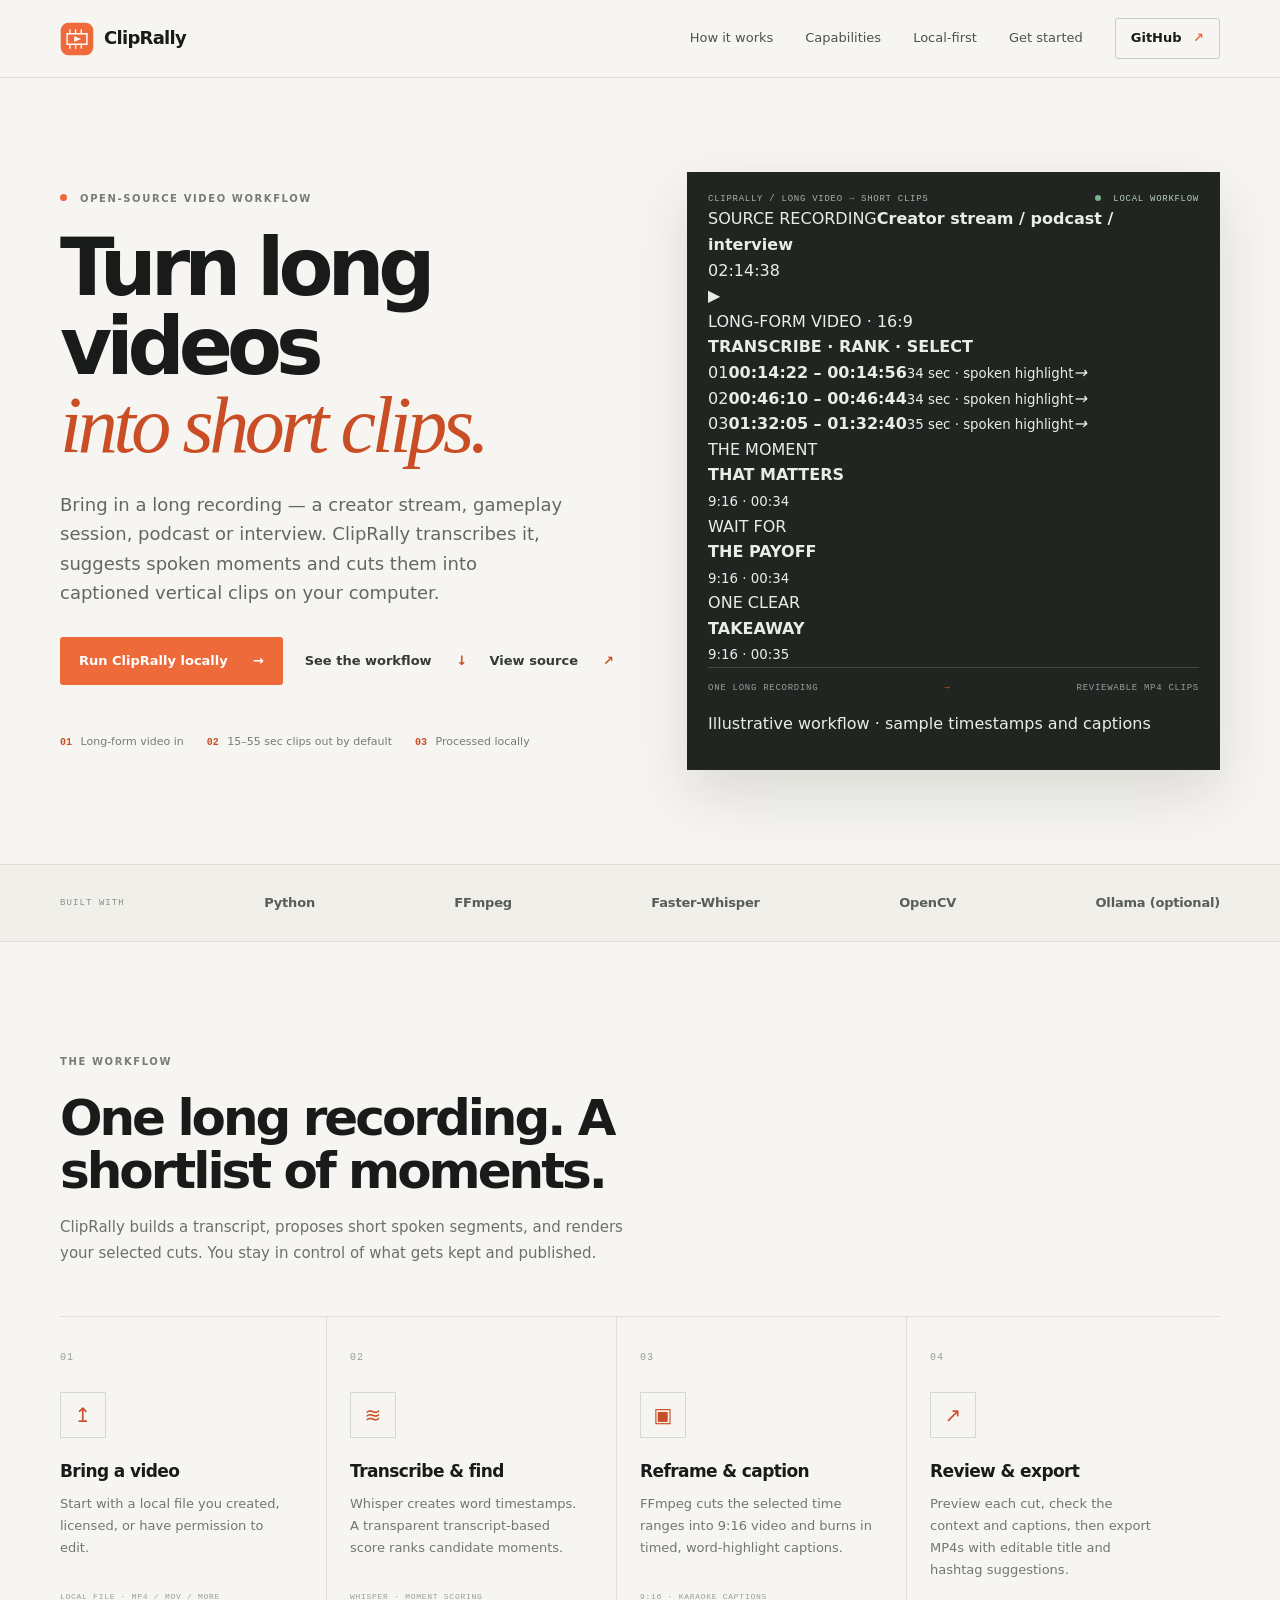
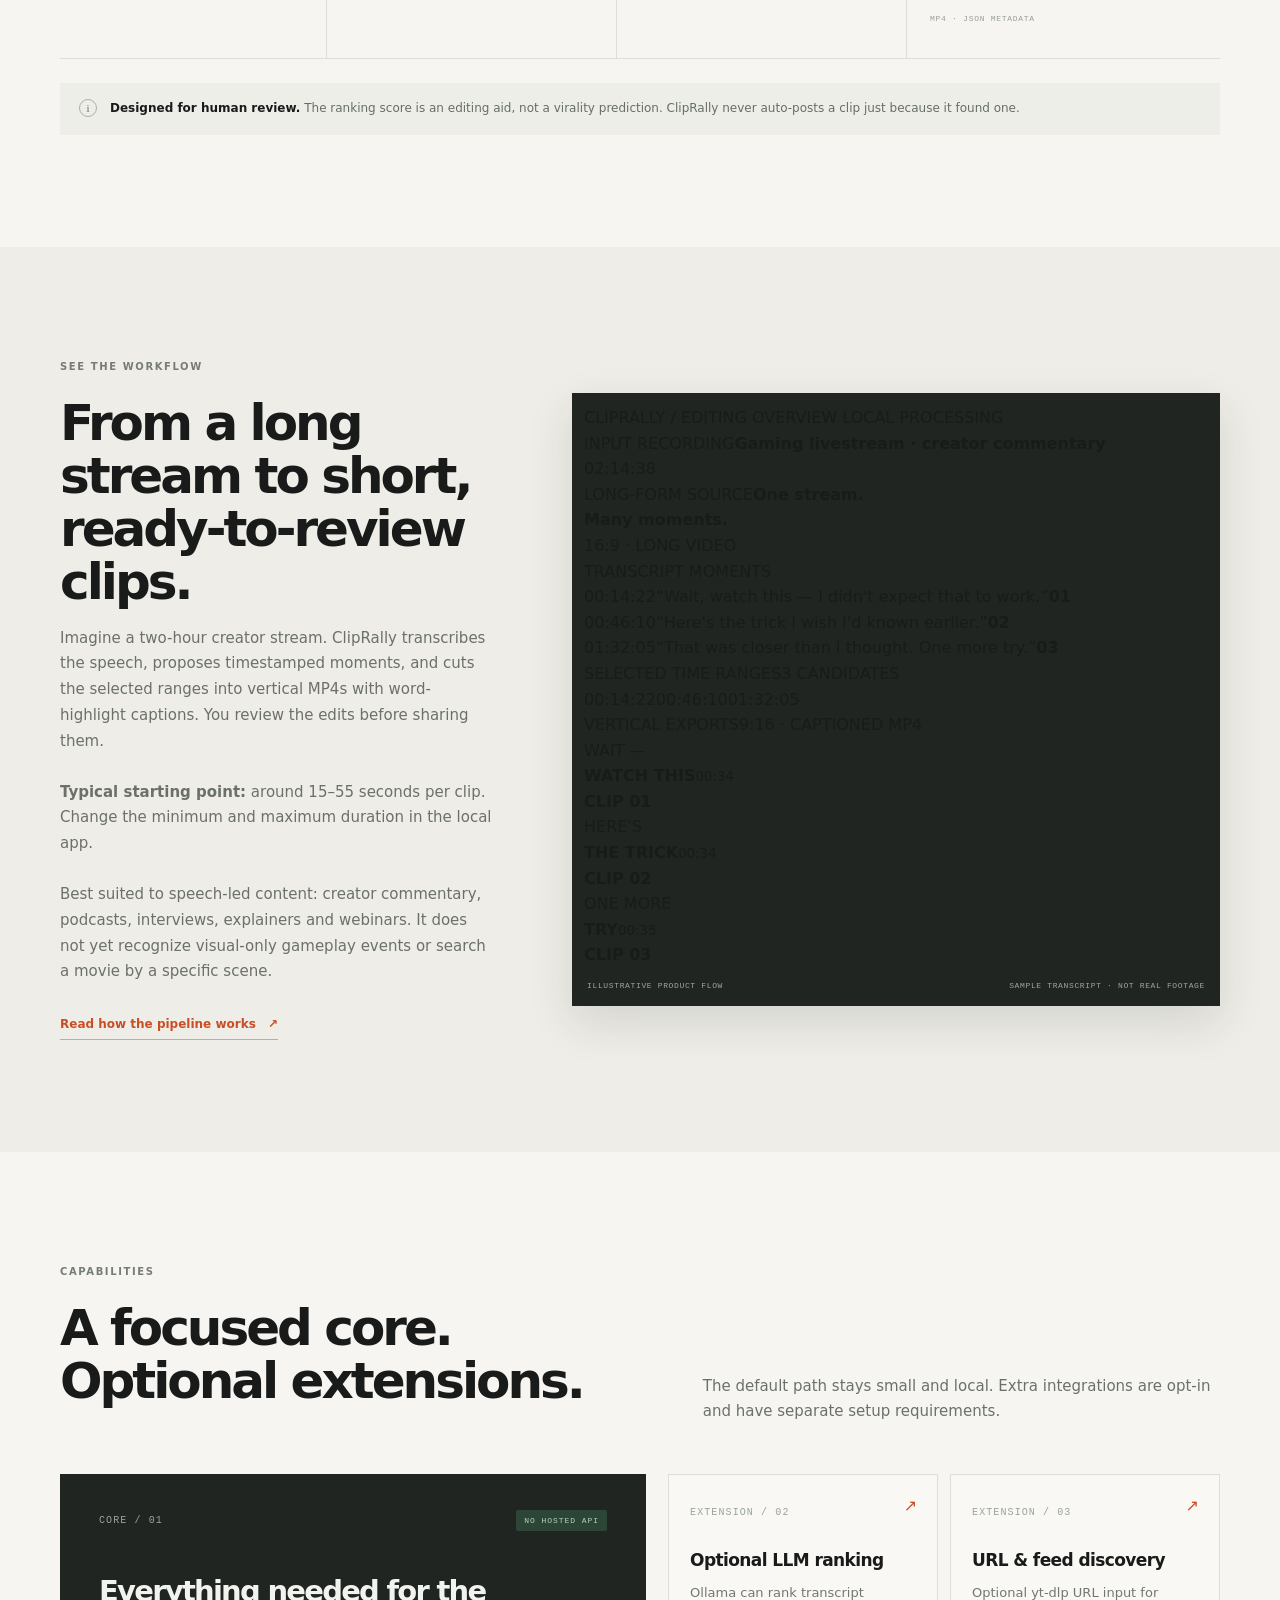
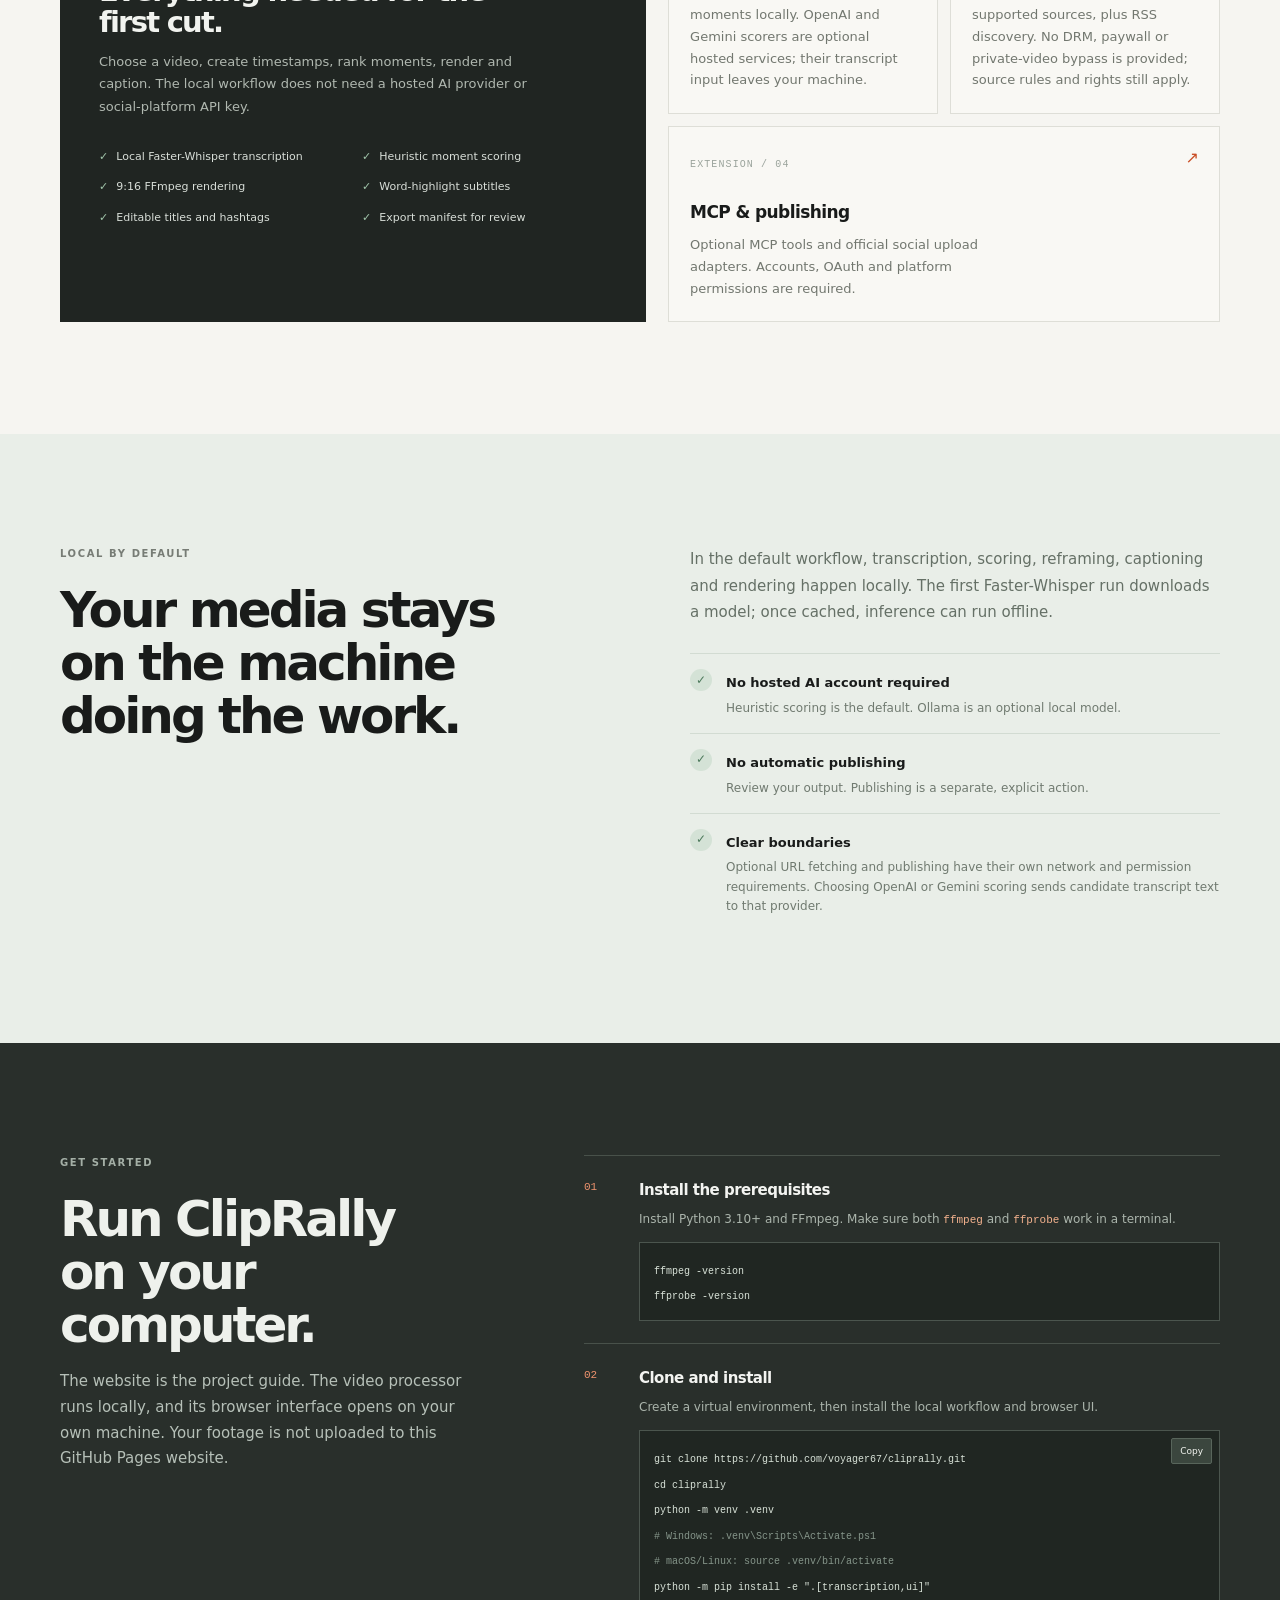
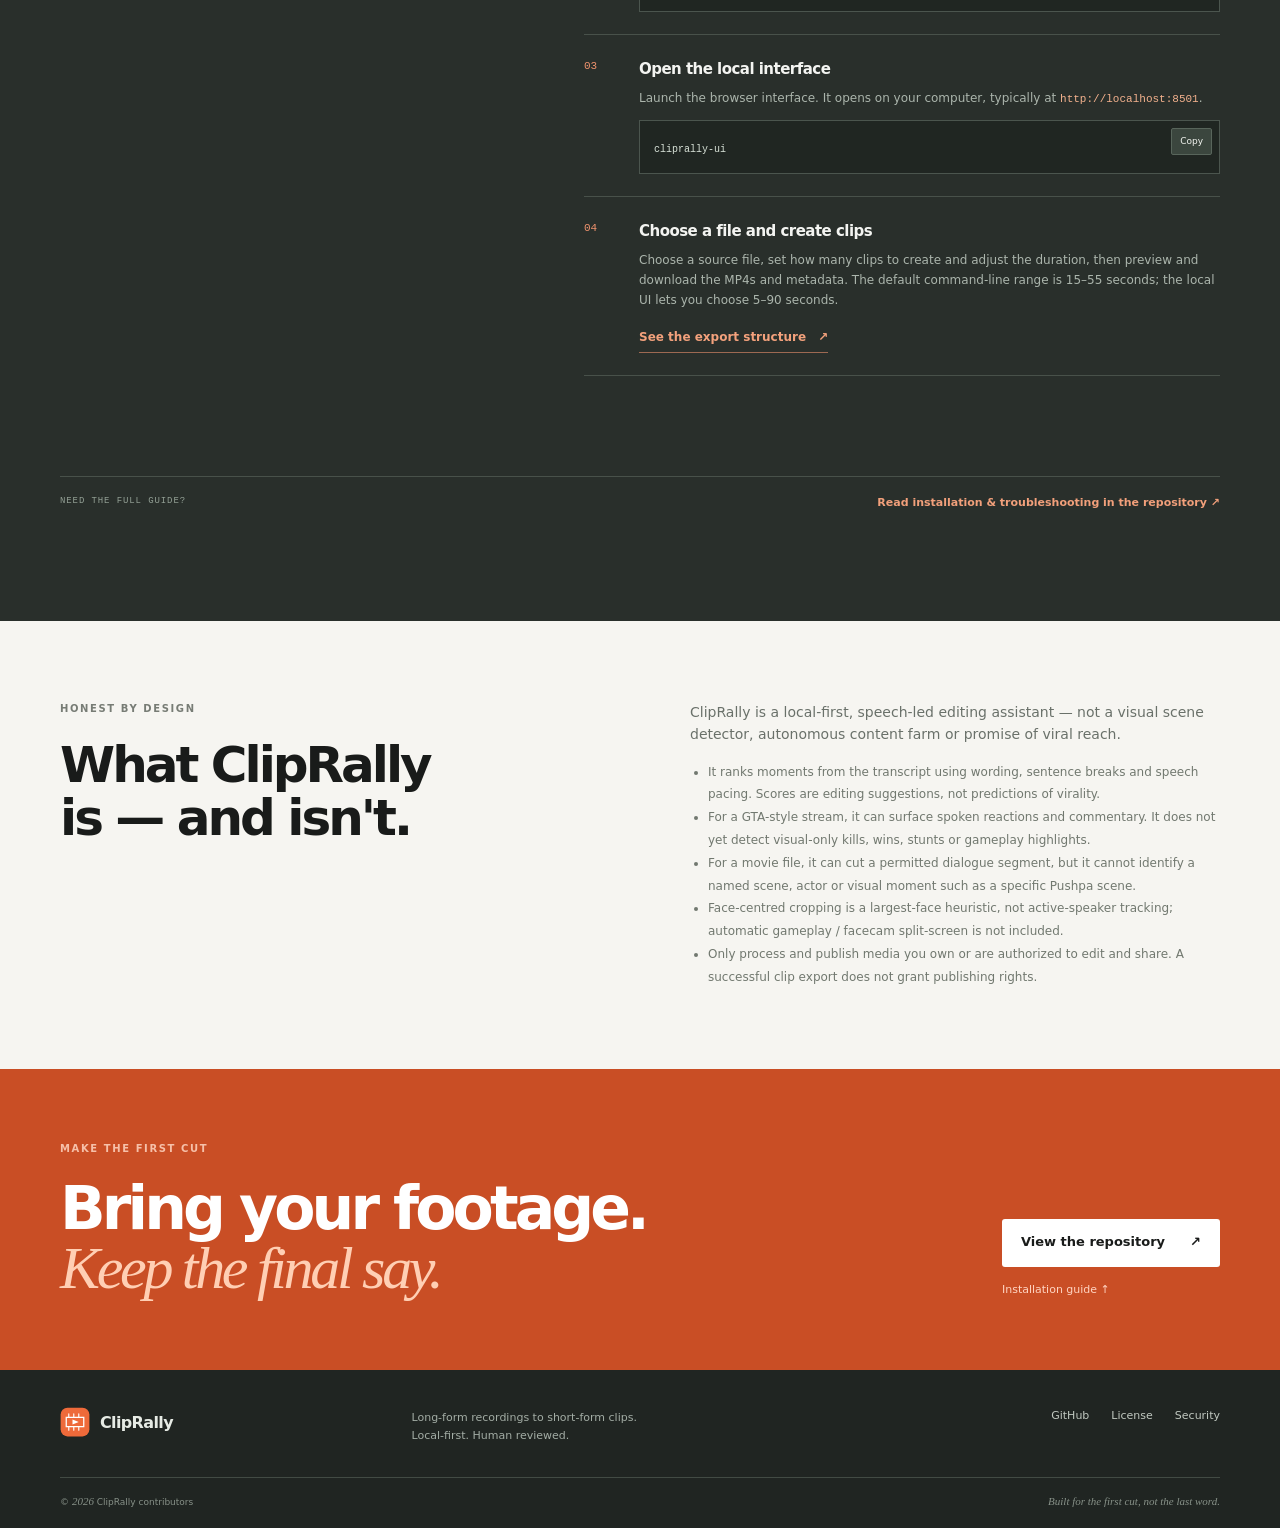
==== commit 53c842be: "Rework ClipRally site around long-to-short video workflow" ====
--- a/docs/index.html
+++ b/docs/index.html
@@ -4,12 +4,11 @@
   <meta charset="utf-8">
   <meta name="viewport" content="width=device-width, initial-scale=1">
   <meta name="theme-color" content="#f6f5f1">
-  <meta name="description" content="ClipRally is a local-first, open-source AI video clipper. Turn videos you are authorized to edit into captioned vertical clips with Whisper and FFmpeg, without a hosted AI API.">
+  <meta name="description" content="Turn long streams, podcasts and recordings into short, captioned vertical clips. ClipRally transcribes speech, suggests moments and renders locally.">
   <meta property="og:type" content="website">
-  <meta property="og:title" content="ClipRally — from long video to vertical clips">
-  <meta property="og:description" content="A practical, local-first workflow for finding moments, reframing, captioning and exporting short-form video.">
-  <meta property="og:image" content="assets/demo.gif">
-  <title>ClipRally — from long video to vertical clips</title>
+  <meta property="og:title" content="ClipRally — turn long videos into short clips">
+  <meta property="og:description" content="Transcribe a long recording, review suggested moments, and export captioned vertical MP4s on your computer.">
+  <title>ClipRally — turn long videos into short clips</title>
   <link rel="icon" href="assets/mark.svg" type="image/svg+xml">
   <link rel="stylesheet" href="assets/site.css">
   <script defer src="assets/site.js"></script>
@@ -40,36 +39,45 @@
       <div class="shell hero-grid">
         <div class="hero-copy">
           <p class="eyebrow"><span class="eyebrow-dot"></span> OPEN-SOURCE VIDEO WORKFLOW</p>
-          <h1>Find the moment.<br><em>Make it vertical.</em></h1>
-          <p class="hero-lede">ClipRally turns a long video you are allowed to edit into a set of short, captioned, vertical clips — on your own computer.</p>
+          <h1>Turn long videos<br><em>into short clips.</em></h1>
+          <p class="hero-lede">Bring in a long recording — a creator stream, gameplay session, podcast or interview. ClipRally transcribes it, suggests spoken moments and cuts them into captioned vertical clips on your computer.</p>
           <div class="hero-actions">
-            <a class="button button-primary" href="#start">Get started <span aria-hidden="true">→</span></a>
-            <a class="button button-quiet" href="https://github.com/voyager67/cliprally" target="_blank" rel="noreferrer">Explore the source <span aria-hidden="true">↗</span></a>
-            <a class="button button-quiet" href="https://github.com/voyager67/cliprally/archive/refs/heads/main.zip">Download source ZIP <span aria-hidden="true">↓</span></a>
+            <a class="button button-primary" href="#start">Run ClipRally locally <span aria-hidden="true">→</span></a>
+            <a class="button button-quiet" href="#workflow">See the workflow <span aria-hidden="true">↓</span></a>
+            <a class="button button-quiet" href="https://github.com/voyager67/cliprally" target="_blank" rel="noreferrer">View source <span aria-hidden="true">↗</span></a>
           </div>
           <div class="hero-facts" aria-label="Project properties">
-            <span><b>01</b> Local processing</span>
-            <span><b>02</b> No hosted AI key</span>
-            <span><b>03</b> Open source</span>
-          </div>
-        </div>
-        <div class="hero-visual" aria-label="A preview of ClipRally's video workflow">
-          <div class="visual-topline"><span>CLIPRALLY / WORKFLOW PREVIEW</span><span class="visual-status"><i></i> LOCAL</span></div>
-          <div class="visual-screen">
-            <div class="screen-meta"><span>LONG-FORM SOURCE</span><span>16:9</span></div>
-            <div class="screen-video">
-              <div class="screen-shape shape-one"></div><div class="screen-shape shape-two"></div><div class="screen-sun"></div>
-              <div class="screen-caption">THE MOMENT THAT<br><strong>CHANGES THE STORY.</strong></div>
-              <div class="screen-play" aria-hidden="true">▶</div>
-            </div>
-            <div class="screen-transform"><span></span><b>REFRAME + CAPTION</b><span></span></div>
-            <div class="output-row">
-              <div class="output-card output-card-one"><div class="output-portrait"><span>THAT'S THE<br><b>KEY IDEA.</b></span></div><small>01 / HOOK</small></div>
-              <div class="output-card output-card-two"><div class="output-portrait portrait-two"><span>HERE'S WHY<br><b>IT WORKS.</b></span></div><small>02 / PAYOFF</small></div>
-              <div class="output-card output-card-three"><div class="output-portrait portrait-three"><span>THE ONE<br><b>TAKEAWAY.</b></span></div><small>03 / INSIGHT</small></div>
-            </div>
-          </div>
-          <div class="visual-foot"><span>VIDEO IN</span><span>→</span><span>REVIEWABLE CLIPS OUT</span></div>
+            <span><b>01</b> Long-form video in</span>
+            <span><b>02</b> 15–55 sec clips out by default</span>
+            <span><b>03</b> Processed locally</span>
+          </div>
+        </div>
+        <div class="hero-visual flow-visual" role="img" aria-label="Illustrative workflow: one long recording becomes transcript-ranked moments and several short vertical clips">
+          <div class="visual-topline"><span>CLIPRALLY / LONG VIDEO → SHORT CLIPS</span><span class="visual-status"><i></i> LOCAL WORKFLOW</span></div>
+          <div class="flow-source-card">
+            <div class="flow-source-head">
+              <div><span class="flow-kicker">SOURCE RECORDING</span><strong>Creator stream / podcast / interview</strong></div>
+              <span class="flow-source-duration">02:14:38</span>
+            </div>
+            <div class="flow-source-screen">
+              <span class="flow-play" aria-hidden="true">▶</span>
+              <div class="flow-wave" aria-hidden="true"><i></i><i></i><i></i><i></i><i></i><i></i><i></i><i></i><i></i><i></i><i></i><i></i><i></i><i></i><i></i><i></i><i></i><i></i><i></i><i></i><i></i><i></i><i></i><i></i><i></i><i></i><i></i><i></i><i></i></div>
+              <span class="flow-screen-label">LONG-FORM VIDEO · 16:9</span>
+            </div>
+          </div>
+          <div class="flow-connector"><span></span><b>TRANSCRIBE · RANK · SELECT</b><span></span></div>
+          <div class="flow-moments">
+            <div class="flow-moment"><span class="moment-number">01</span><span><b>00:14:22 – 00:14:56</b><small>34 sec · spoken highlight</small></span><em>→</em></div>
+            <div class="flow-moment"><span class="moment-number">02</span><span><b>00:46:10 – 00:46:44</b><small>34 sec · spoken highlight</small></span><em>→</em></div>
+            <div class="flow-moment"><span class="moment-number">03</span><span><b>01:32:05 – 01:32:40</b><small>35 sec · spoken highlight</small></span><em>→</em></div>
+          </div>
+          <div class="flow-outputs">
+            <div class="flow-output"><div class="flow-output-screen"><span>THE MOMENT<br><b>THAT MATTERS</b></span></div><small>9:16 · 00:34</small></div>
+            <div class="flow-output"><div class="flow-output-screen flow-output-two"><span>WAIT FOR<br><b>THE PAYOFF</b></span></div><small>9:16 · 00:34</small></div>
+            <div class="flow-output"><div class="flow-output-screen flow-output-three"><span>ONE CLEAR<br><b>TAKEAWAY</b></span></div><small>9:16 · 00:35</small></div>
+          </div>
+          <div class="visual-foot"><span>ONE LONG RECORDING</span><span>→</span><span>REVIEWABLE MP4 CLIPS</span></div>
+          <p class="flow-disclaimer">Illustrative workflow · sample timestamps and captions</p>
         </div>
       </div>
     </section>
@@ -85,30 +93,59 @@
       <div class="shell">
         <div class="section-heading">
           <p class="eyebrow">THE WORKFLOW</p>
-          <h2>One source. A repeatable editing process.</h2>
-          <p>ClipRally handles the first pass so you can spend your time reviewing and shaping the clips that deserve to go out.</p>
+          <h2>One long recording. A shortlist of moments.</h2>
+          <p>ClipRally builds a transcript, proposes short spoken segments, and renders your selected cuts. You stay in control of what gets kept and published.</p>
         </div>
         <div class="workflow-grid">
           <article class="workflow-step"><span class="step-number">01</span><div class="step-icon icon-file">↥</div><h3>Bring a video</h3><p>Start with a local file you created, licensed, or have permission to edit.</p><small>LOCAL FILE · MP4 / MOV / MORE</small></article>
-          <article class="workflow-step"><span class="step-number">02</span><div class="step-icon icon-wave">≋</div><h3>Transcribe & find</h3><p>Whisper creates word timestamps. A transparent heuristic ranks candidate moments.</p><small>WHISPER · MOMENT SCORING</small></article>
-          <article class="workflow-step"><span class="step-number">03</span><div class="step-icon icon-frame">▣</div><h3>Reframe & caption</h3><p>FFmpeg makes portrait clips and burns in timed, word-highlight captions.</p><small>9:16 · KARAOKE CAPTIONS</small></article>
-          <article class="workflow-step"><span class="step-number">04</span><div class="step-icon icon-export">↗</div><h3>Review & export</h3><p>Check every cut, correct captions, and export MP4s with editable post suggestions.</p><small>MP4 · JSON METADATA</small></article>
+          <article class="workflow-step"><span class="step-number">02</span><div class="step-icon icon-wave">≋</div><h3>Transcribe & find</h3><p>Whisper creates word timestamps. A transparent transcript-based score ranks candidate moments.</p><small>WHISPER · MOMENT SCORING</small></article>
+          <article class="workflow-step"><span class="step-number">03</span><div class="step-icon icon-frame">▣</div><h3>Reframe & caption</h3><p>FFmpeg cuts the selected time ranges into 9:16 video and burns in timed, word-highlight captions.</p><small>9:16 · KARAOKE CAPTIONS</small></article>
+          <article class="workflow-step"><span class="step-number">04</span><div class="step-icon icon-export">↗</div><h3>Review & export</h3><p>Preview each cut, check the context and captions, then export MP4s with editable title and hashtag suggestions.</p><small>MP4 · JSON METADATA</small></article>
         </div>
         <div class="workflow-note"><span class="note-mark">i</span><p><strong>Designed for human review.</strong> The ranking score is an editing aid, not a virality prediction. ClipRally never auto-posts a clip just because it found one.</p></div>
       </div>
     </section>
 
-    <section class="section demo-section">
+    <section class="section demo-section" id="demo">
       <div class="shell demo-grid">
         <div class="demo-copy">
-          <p class="eyebrow">SEE THE OUTPUT</p>
-          <h2>From wide footage to a vertical first cut.</h2>
-          <p>This preview uses synthetic footage to show the transformation. Your real result depends on the source composition, transcript quality, and the clips you choose to keep.</p>
-          <a class="text-link" href="https://github.com/voyager67/cliprally/blob/main/docs/architecture.md" target="_blank" rel="noreferrer">Read the architecture notes <span aria-hidden="true">↗</span></a>
-        </div>
-        <figure class="demo-frame">
-          <img src="assets/demo.gif" alt="Synthetic landscape video transformed into vertical short-form clips with captions" loading="lazy">
-          <figcaption><span>CLIPRALLY DEMO</span><span>GENERATED TEST FOOTAGE</span></figcaption>
+          <p class="eyebrow">SEE THE WORKFLOW</p>
+          <h2>From a long stream to short, ready-to-review clips.</h2>
+          <p>Imagine a two-hour creator stream. ClipRally transcribes the speech, proposes timestamped moments, and cuts the selected ranges into vertical MP4s with word-highlight captions. You review the edits before sharing them.</p>
+          <p class="demo-note"><strong>Typical starting point:</strong> around 15–55 seconds per clip. Change the minimum and maximum duration in the local app.</p>
+          <p class="demo-limit">Best suited to speech-led content: creator commentary, podcasts, interviews, explainers and webinars. It does not yet recognize visual-only gameplay events or search a movie by a specific scene.</p>
+          <a class="text-link" href="https://github.com/voyager67/cliprally/blob/main/docs/architecture.md" target="_blank" rel="noreferrer">Read how the pipeline works <span aria-hidden="true">↗</span></a>
+        </div>
+        <figure class="demo-frame product-demo" aria-label="Illustrative ClipRally workflow with a long recording, transcript cues, selected timestamps and vertical clip exports">
+          <div class="product-demo-top"><span>CLIPRALLY / EDITING OVERVIEW</span><span class="demo-state"><i></i> LOCAL PROCESSING</span></div>
+          <div class="product-source">
+            <div class="product-source-meta"><div><span class="product-label">INPUT RECORDING</span><strong>Gaming livestream · creator commentary</strong></div><span class="source-length">02:14:38</span></div>
+            <div class="product-source-screen">
+              <div class="source-screen-copy"><span>LONG-FORM SOURCE</span><b>One stream.<br>Many moments.</b></div>
+              <div class="source-screen-wave" aria-hidden="true"><i></i><i></i><i></i><i></i><i></i><i></i><i></i><i></i><i></i><i></i><i></i><i></i><i></i><i></i><i></i><i></i><i></i><i></i><i></i><i></i><i></i><i></i><i></i><i></i><i></i><i></i><i></i><i></i><i></i><i></i><i></i><i></i><i></i><i></i><i></i><i></i><i></i></div>
+              <span class="source-format">16:9 · LONG VIDEO</span>
+            </div>
+          </div>
+          <div class="product-transcript">
+            <div class="product-label">TRANSCRIPT MOMENTS</div>
+            <div class="transcript-sample"><time>00:14:22</time><span>“Wait, watch this — I didn't expect that to work.”</span><b>01</b></div>
+            <div class="transcript-sample"><time>00:46:10</time><span>“Here's the trick I wish I'd known earlier.”</span><b>02</b></div>
+            <div class="transcript-sample"><time>01:32:05</time><span>“That was closer than I thought. One more try.”</span><b>03</b></div>
+          </div>
+          <div class="product-cutline">
+            <div class="cutline-head"><span class="product-label">SELECTED TIME RANGES</span><span>3 CANDIDATES</span></div>
+            <div class="cutline-track"><i></i><i></i><i></i><span></span></div>
+            <div class="cutline-times"><span>00:14:22</span><span>00:46:10</span><span>01:32:05</span></div>
+          </div>
+          <div class="product-results">
+            <div class="results-head"><span class="product-label">VERTICAL EXPORTS</span><span>9:16 · CAPTIONED MP4</span></div>
+            <div class="product-output-grid">
+              <div class="product-output"><div class="output-shot output-shot-a"><span>WAIT —<br><b>WATCH THIS</b></span><small>00:34</small></div><b>CLIP 01</b></div>
+              <div class="product-output"><div class="output-shot output-shot-b"><span>HERE'S<br><b>THE TRICK</b></span><small>00:34</small></div><b>CLIP 02</b></div>
+              <div class="product-output"><div class="output-shot output-shot-c"><span>ONE MORE<br><b>TRY</b></span><small>00:35</small></div><b>CLIP 03</b></div>
+            </div>
+          </div>
+          <figcaption><span>ILLUSTRATIVE PRODUCT FLOW</span><span>SAMPLE TRANSCRIPT · NOT REAL FOOTAGE</span></figcaption>
         </figure>
       </div>
     </section>
@@ -127,8 +164,8 @@
             <ul class="check-list"><li>Local Faster-Whisper transcription</li><li>Heuristic moment scoring</li><li>9:16 FFmpeg rendering</li><li>Word-highlight subtitles</li><li>Editable titles and hashtags</li><li>Export manifest for review</li></ul>
           </div>
           <div class="feature-secondary">
-            <article class="extension-card"><span class="feature-index">EXTENSION / 02</span><h3>Local AI ranking</h3><p>Use Ollama when you want an LLM to help rank transcript moments. No hosted API key is required.</p><span class="extension-arrow">↗</span></article>
-            <article class="extension-card"><span class="feature-index">EXTENSION / 03</span><h3>URL & feed discovery</h3><p>Optional yt-dlp URL ingestion and RSS discovery. Platform availability and rights still apply.</p><span class="extension-arrow">↗</span></article>
+            <article class="extension-card"><span class="feature-index">EXTENSION / 02</span><h3>Optional LLM ranking</h3><p>Ollama can rank transcript moments locally. OpenAI and Gemini scorers are optional hosted services; their transcript input leaves your machine.</p><span class="extension-arrow">↗</span></article>
+            <article class="extension-card"><span class="feature-index">EXTENSION / 03</span><h3>URL & feed discovery</h3><p>Optional yt-dlp URL input for supported sources, plus RSS discovery. No DRM, paywall or private-video bypass is provided; source rules and rights still apply.</p><span class="extension-arrow">↗</span></article>
             <article class="extension-card"><span class="feature-index">EXTENSION / 04</span><h3>MCP & publishing</h3><p>Optional MCP tools and official social upload adapters. Accounts, OAuth and platform permissions are required.</p><span class="extension-arrow">↗</span></article>
           </div>
         </div>
@@ -138,7 +175,7 @@
     <section class="section privacy-section" id="privacy">
       <div class="shell privacy-grid">
         <div><p class="eyebrow">LOCAL BY DEFAULT</p><h2>Your media stays on the machine doing the work.</h2></div>
-        <div class="privacy-copy"><p>In the default workflow, transcription, scoring, reframing, captioning and rendering happen locally. The first Faster-Whisper run downloads a model; once cached, inference can run offline.</p><div class="privacy-detail"><span class="privacy-check">✓</span><div><strong>No hosted AI account required</strong><p>Heuristic scoring is the default. Ollama is an optional local model.</p></div></div><div class="privacy-detail"><span class="privacy-check">✓</span><div><strong>No automatic publishing</strong><p>Review your output. Publishing is a separate, explicit action.</p></div></div><div class="privacy-detail"><span class="privacy-check">✓</span><div><strong>Clear boundaries</strong><p>Optional URL fetching, hosted scorers and publishing have their own network and permission requirements.</p></div></div></div>
+        <div class="privacy-copy"><p>In the default workflow, transcription, scoring, reframing, captioning and rendering happen locally. The first Faster-Whisper run downloads a model; once cached, inference can run offline.</p><div class="privacy-detail"><span class="privacy-check">✓</span><div><strong>No hosted AI account required</strong><p>Heuristic scoring is the default. Ollama is an optional local model.</p></div></div><div class="privacy-detail"><span class="privacy-check">✓</span><div><strong>No automatic publishing</strong><p>Review your output. Publishing is a separate, explicit action.</p></div></div><div class="privacy-detail"><span class="privacy-check">✓</span><div><strong>Clear boundaries</strong><p>Optional URL fetching and publishing have their own network and permission requirements. Choosing OpenAI or Gemini scoring sends candidate transcript text to that provider.</p></div></div></div>
       </div>
     </section>
 
@@ -149,7 +186,7 @@
           <div class="start-step"><span>01</span><div><h3>Install the prerequisites</h3><p>Install Python 3.10+ and FFmpeg. Make sure both <code>ffmpeg</code> and <code>ffprobe</code> work in a terminal.</p><div class="code-block"><code>ffmpeg -version<br>ffprobe -version</code></div></div></div>
           <div class="start-step"><span>02</span><div><h3>Clone and install</h3><p>Create a virtual environment, then install the local workflow and browser UI.</p><div class="code-block"><code>git clone https://github.com/voyager67/cliprally.git<br>cd cliprally<br>python -m venv .venv<br><span class="code-comment"># Windows: .venv\Scripts\Activate.ps1</span><br><span class="code-comment"># macOS/Linux: source .venv/bin/activate</span><br>python -m pip install -e ".[transcription,ui]"</code><button class="copy-button" type="button" data-copy="git clone https://github.com/voyager67/cliprally.git&#10;cd cliprally&#10;python -m venv .venv&#10;python -m pip install -e &quot;.[transcription,ui]&quot;" aria-label="Copy install commands">Copy</button></div></div></div>
           <div class="start-step"><span>03</span><div><h3>Open the local interface</h3><p>Launch the browser interface. It opens on your computer, typically at <code>http://localhost:8501</code>.</p><div class="code-block"><code>cliprally-ui</code><button class="copy-button" type="button" data-copy="cliprally-ui" aria-label="Copy launch command">Copy</button></div></div></div>
-          <div class="start-step"><span>04</span><div><h3>Choose a file and create clips</h3><p>Upload a source file into the local interface, choose clip count and length, run the workflow, then preview and download the MP4s and metadata.</p><a class="text-link" href="https://github.com/voyager67/cliprally#what-gets-exported" target="_blank" rel="noreferrer">See the export structure <span aria-hidden="true">↗</span></a></div></div>
+          <div class="start-step"><span>04</span><div><h3>Choose a file and create clips</h3><p>Choose a source file, set how many clips to create and adjust the duration, then preview and download the MP4s and metadata. The default command-line range is 15–55 seconds; the local UI lets you choose 5–90 seconds.</p><a class="text-link" href="https://github.com/voyager67/cliprally#what-gets-exported" target="_blank" rel="noreferrer">See the export structure <span aria-hidden="true">↗</span></a></div></div>
         </div>
         <div class="start-footer"><span>NEED THE FULL GUIDE?</span><a href="https://github.com/voyager67/cliprally#readme" target="_blank" rel="noreferrer">Read installation & troubleshooting in the repository <span aria-hidden="true">↗</span></a></div>
       </div>
@@ -158,7 +195,7 @@
     <section class="section limits-section">
       <div class="shell limits-grid">
         <div><p class="eyebrow">HONEST BY DESIGN</p><h2>What ClipRally is — and isn't.</h2></div>
-        <div class="limits-copy"><p>ClipRally is a local-first editing assistant, not an autonomous content farm or a promise of viral reach.</p><ul><li>Face-centred cropping is a largest-face heuristic, not active-speaker detection.</li><li>Automatic gameplay / facecam split-screen is not included.</li><li>Social publishing adapters require live developer credentials, permissions and platform review.</li><li>Only process and publish content you have the rights to use.</li></ul></div>
+        <div class="limits-copy"><p>ClipRally is a local-first, speech-led editing assistant — not a visual scene detector, autonomous content farm or promise of viral reach.</p><ul><li>It ranks moments from the transcript using wording, sentence breaks and speech pacing. Scores are editing suggestions, not predictions of virality.</li><li>For a GTA-style stream, it can surface spoken reactions and commentary. It does not yet detect visual-only kills, wins, stunts or gameplay highlights.</li><li>For a movie file, it can cut a permitted dialogue segment, but it cannot identify a named scene, actor or visual moment such as a specific Pushpa scene.</li><li>Face-centred cropping is a largest-face heuristic, not active-speaker tracking; automatic gameplay / facecam split-screen is not included.</li><li>Only process and publish media you own or are authorized to edit and share. A successful clip export does not grant publishing rights.</li></ul></div>
       </div>
     </section>
 
@@ -168,7 +205,7 @@
   </main>
 
   <footer class="site-footer">
-    <div class="shell footer-main"><a class="brand footer-brand" href="#top"><img src="assets/mark.svg" alt="" width="30" height="30"><span>ClipRally</span></a><p>Local-first video editing assistance.<br>Open source. Human reviewed.</p><div class="footer-links"><a href="https://github.com/voyager67/cliprally" target="_blank" rel="noreferrer">GitHub</a><a href="https://github.com/voyager67/cliprally/blob/main/LICENSE" target="_blank" rel="noreferrer">License</a><a href="https://github.com/voyager67/cliprally/blob/main/SECURITY.md" target="_blank" rel="noreferrer">Security</a></div></div>
+    <div class="shell footer-main"><a class="brand footer-brand" href="#top"><img src="assets/mark.svg" alt="" width="30" height="30"><span>ClipRally</span></a><p>Long-form recordings to short-form clips.<br>Local-first. Human reviewed.</p><div class="footer-links"><a href="https://github.com/voyager67/cliprally" target="_blank" rel="noreferrer">GitHub</a><a href="https://github.com/voyager67/cliprally/blob/main/LICENSE" target="_blank" rel="noreferrer">License</a><a href="https://github.com/voyager67/cliprally/blob/main/SECURITY.md" target="_blank" rel="noreferrer">Security</a></div></div>
     <div class="shell footer-bottom"><span>© <span id="year">2026</span> ClipRally contributors</span><span>Built for the first cut, not the last word.</span></div>
   </footer>
 </body>
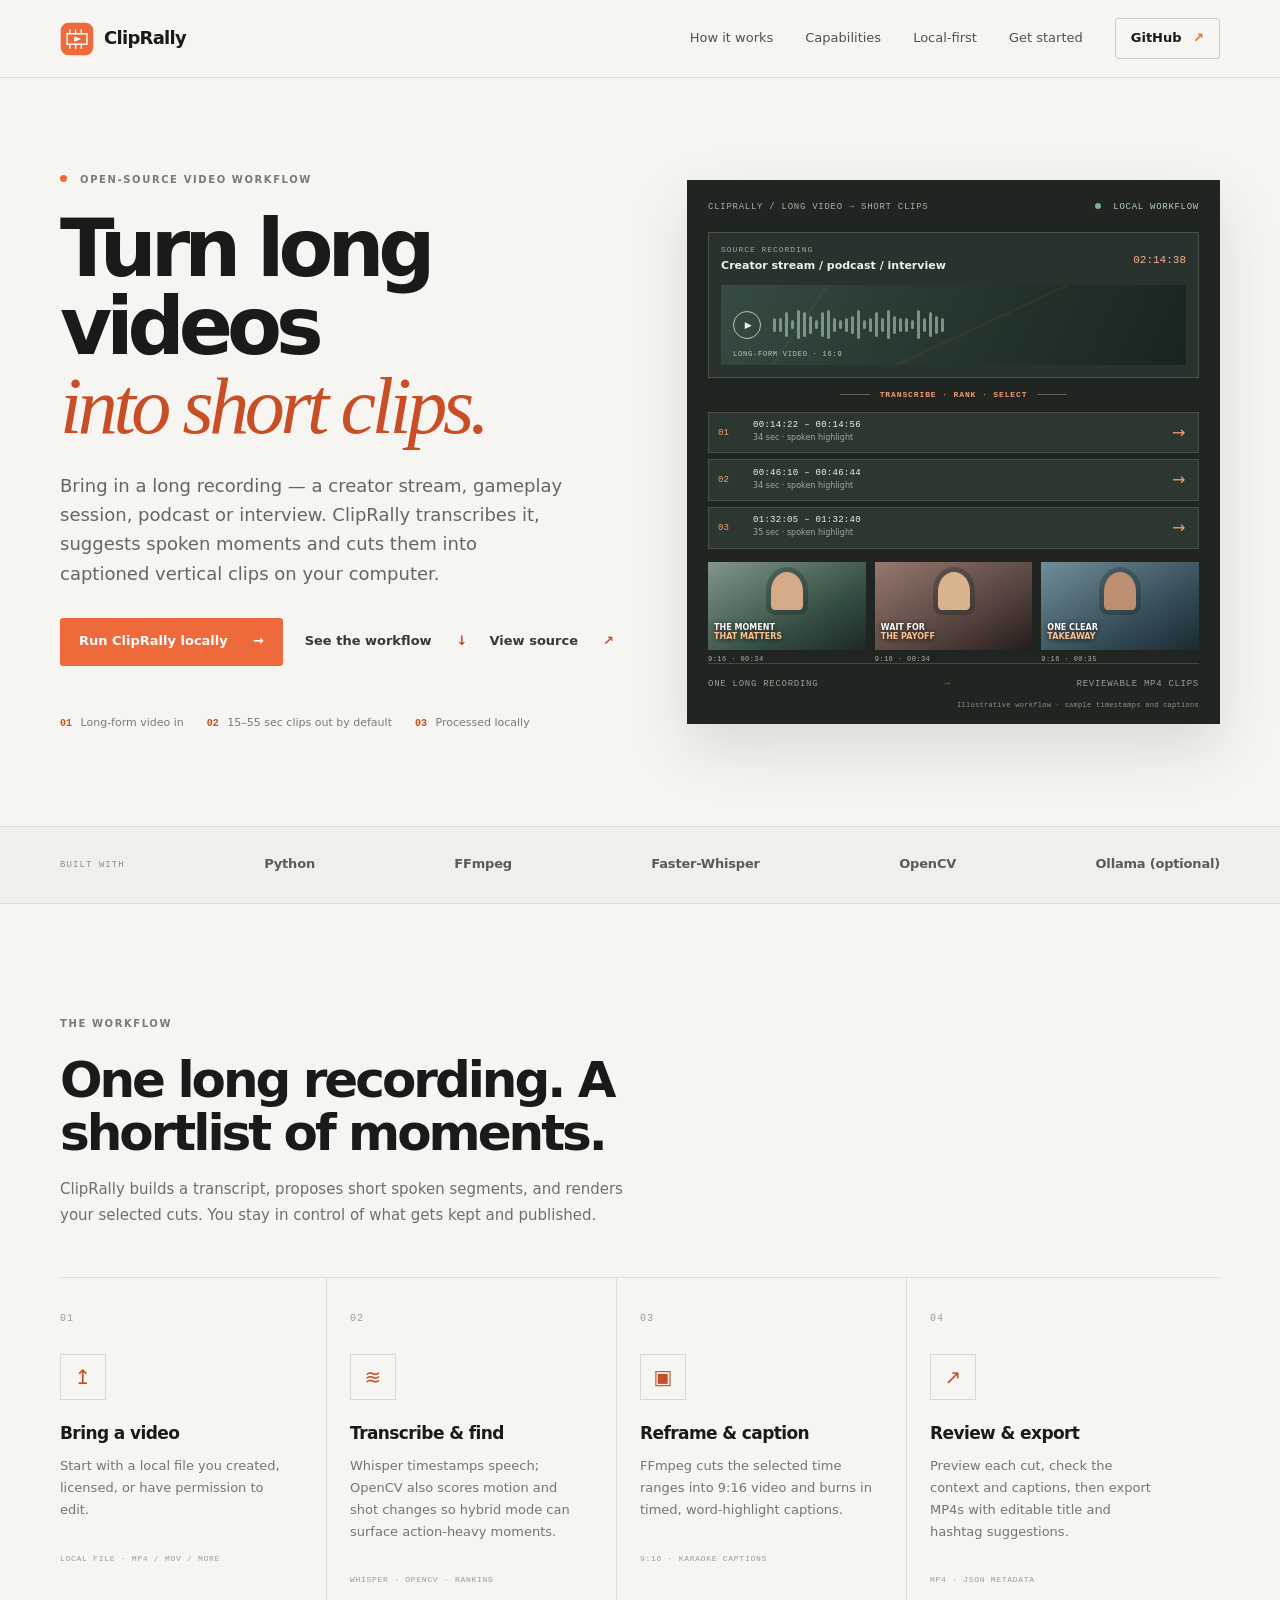
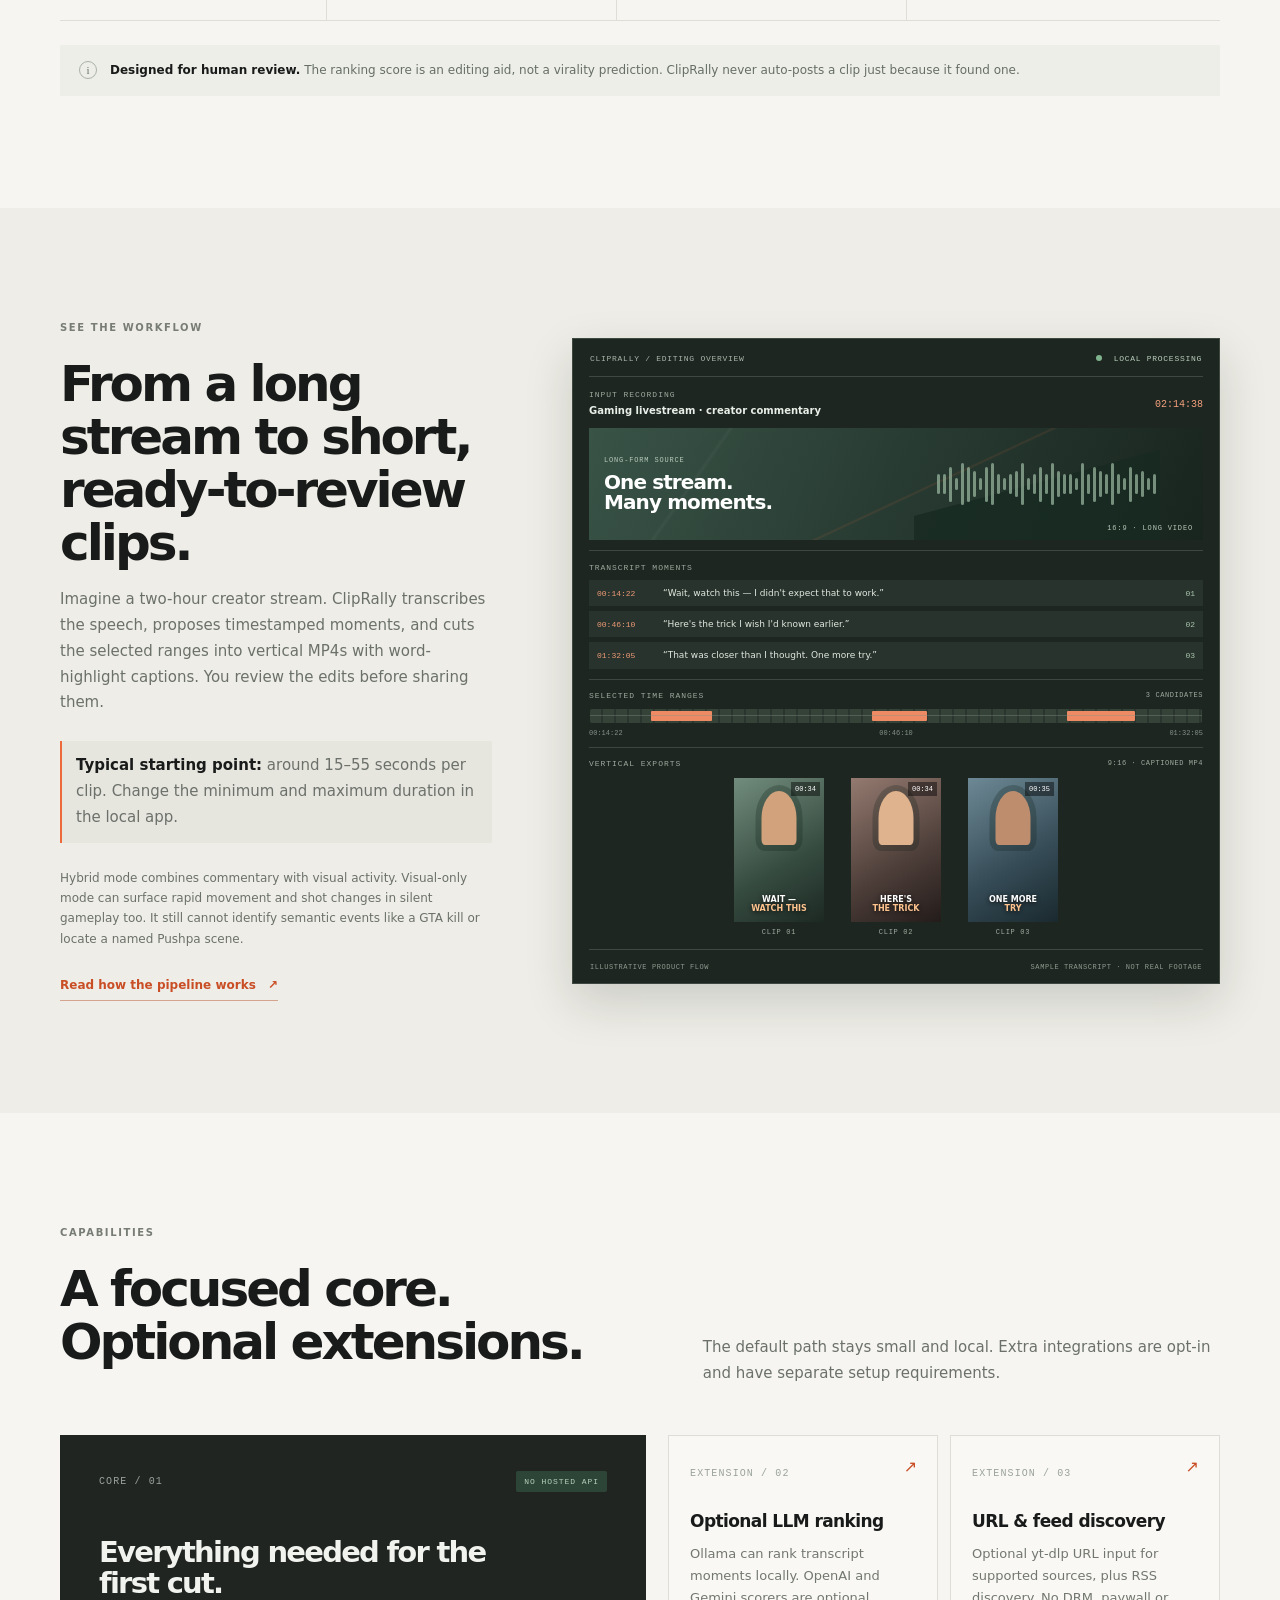
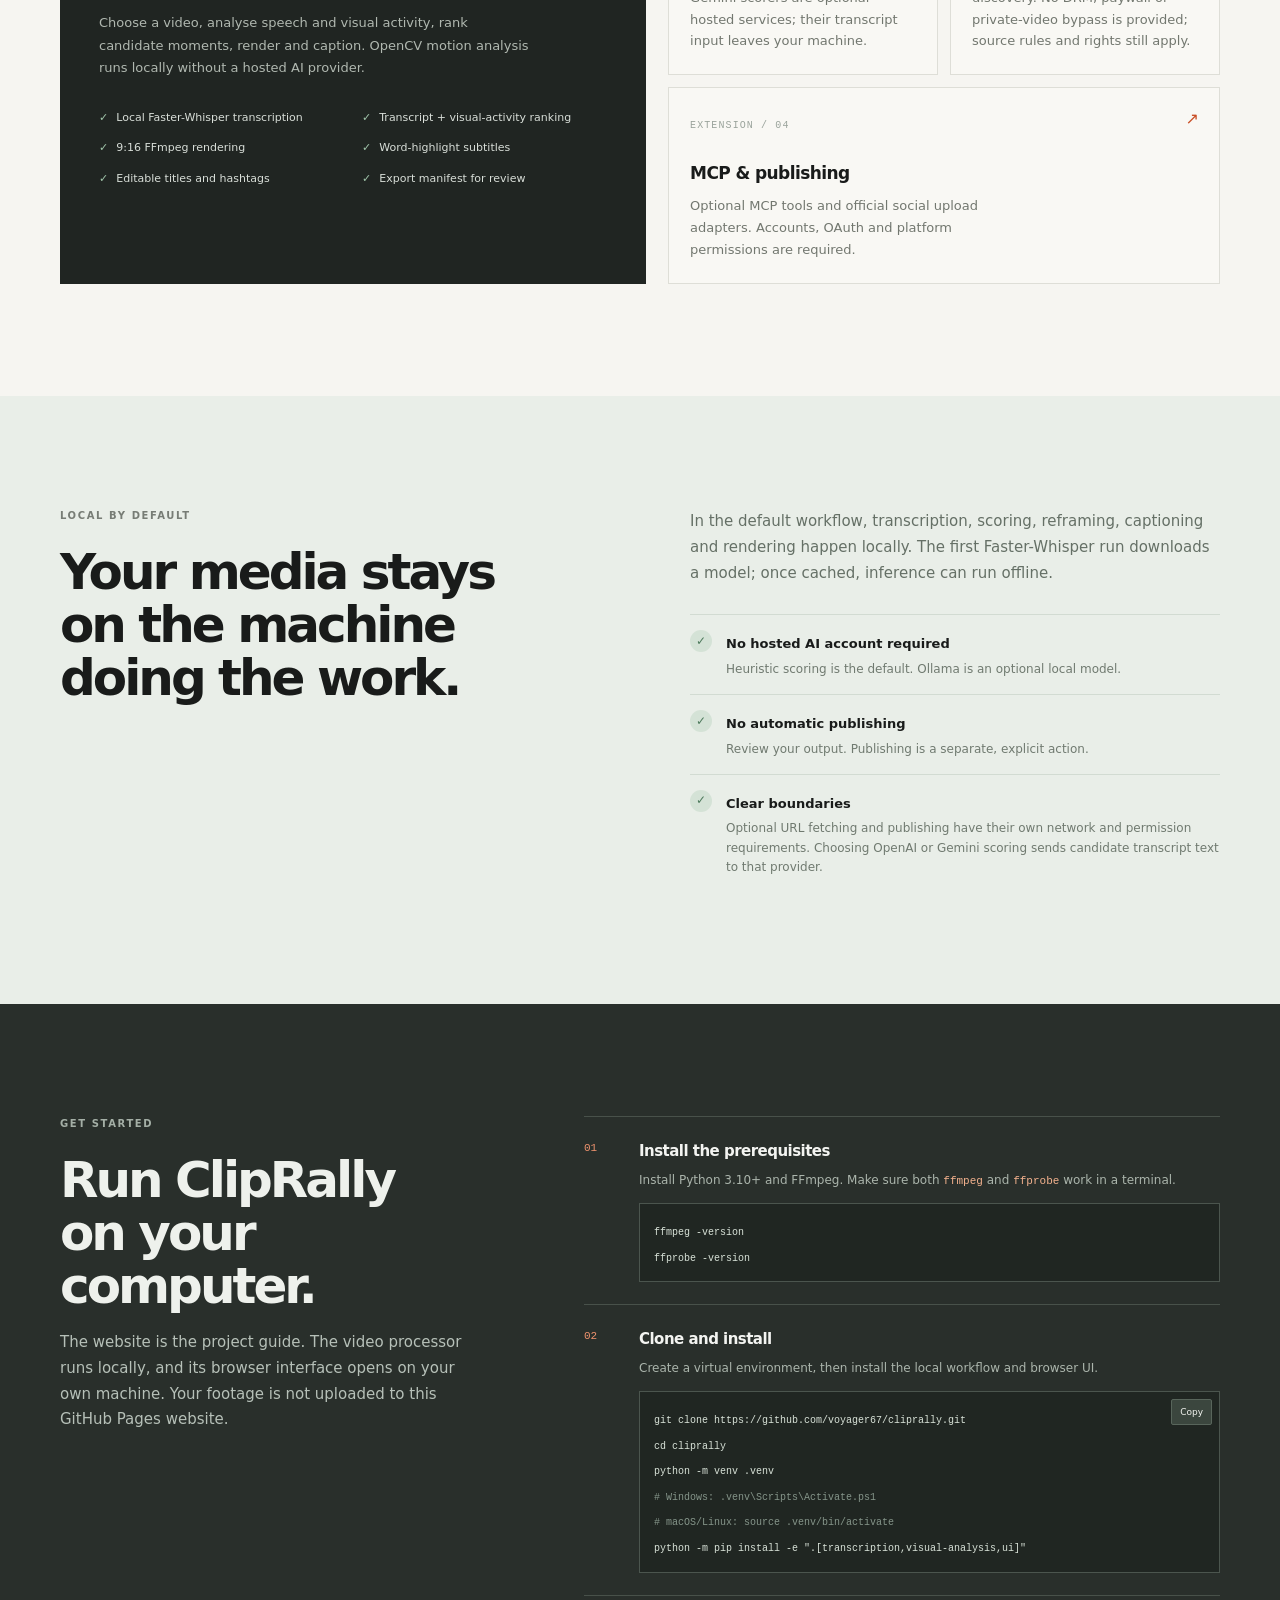
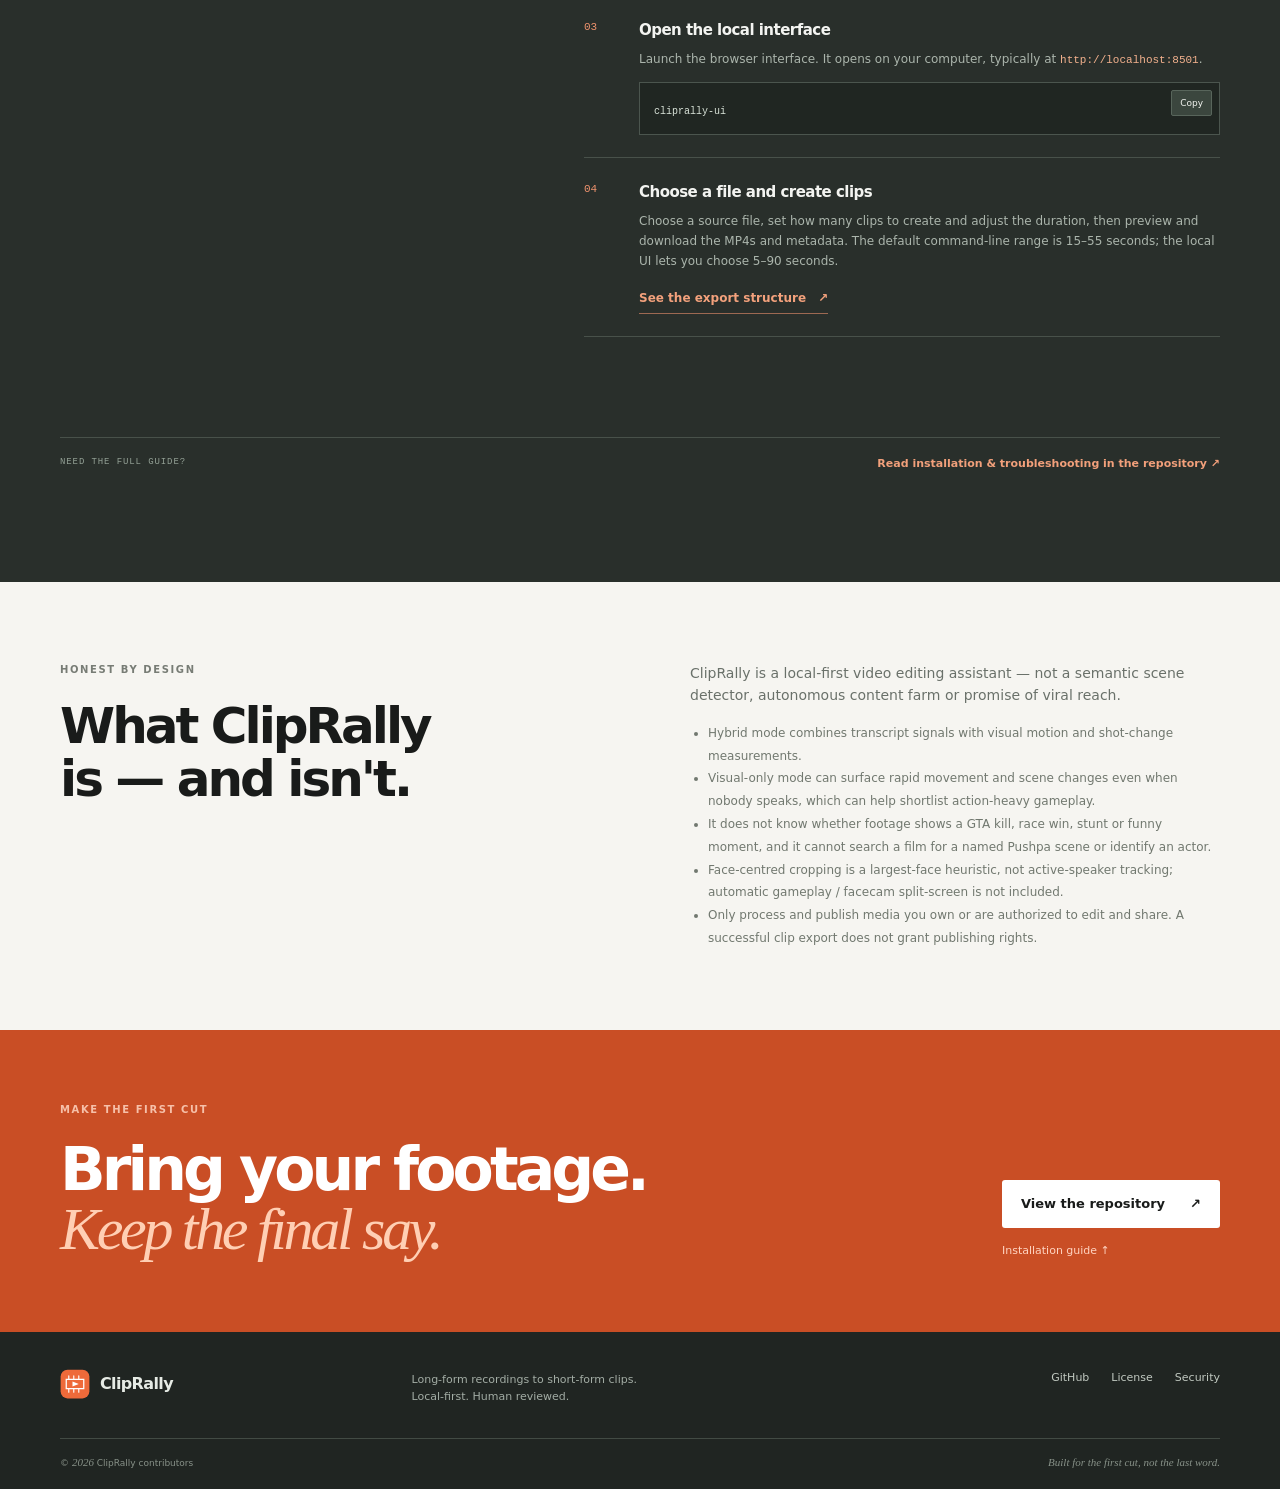
==== commit c5d490b7: "Document new visual highlight detection on project website" ====
--- a/docs/index.html
+++ b/docs/index.html
@@ -98,7 +98,7 @@
         </div>
         <div class="workflow-grid">
           <article class="workflow-step"><span class="step-number">01</span><div class="step-icon icon-file">↥</div><h3>Bring a video</h3><p>Start with a local file you created, licensed, or have permission to edit.</p><small>LOCAL FILE · MP4 / MOV / MORE</small></article>
-          <article class="workflow-step"><span class="step-number">02</span><div class="step-icon icon-wave">≋</div><h3>Transcribe & find</h3><p>Whisper creates word timestamps. A transparent transcript-based score ranks candidate moments.</p><small>WHISPER · MOMENT SCORING</small></article>
+          <article class="workflow-step"><span class="step-number">02</span><div class="step-icon icon-wave">≋</div><h3>Transcribe & find</h3><p>Whisper timestamps speech; OpenCV also scores motion and shot changes so hybrid mode can surface action-heavy moments.</p><small>WHISPER · OPENCV · RANKING</small></article>
           <article class="workflow-step"><span class="step-number">03</span><div class="step-icon icon-frame">▣</div><h3>Reframe & caption</h3><p>FFmpeg cuts the selected time ranges into 9:16 video and burns in timed, word-highlight captions.</p><small>9:16 · KARAOKE CAPTIONS</small></article>
           <article class="workflow-step"><span class="step-number">04</span><div class="step-icon icon-export">↗</div><h3>Review & export</h3><p>Preview each cut, check the context and captions, then export MP4s with editable title and hashtag suggestions.</p><small>MP4 · JSON METADATA</small></article>
         </div>
@@ -113,7 +113,7 @@
           <h2>From a long stream to short, ready-to-review clips.</h2>
           <p>Imagine a two-hour creator stream. ClipRally transcribes the speech, proposes timestamped moments, and cuts the selected ranges into vertical MP4s with word-highlight captions. You review the edits before sharing them.</p>
           <p class="demo-note"><strong>Typical starting point:</strong> around 15–55 seconds per clip. Change the minimum and maximum duration in the local app.</p>
-          <p class="demo-limit">Best suited to speech-led content: creator commentary, podcasts, interviews, explainers and webinars. It does not yet recognize visual-only gameplay events or search a movie by a specific scene.</p>
+          <p class="demo-limit">Hybrid mode combines commentary with visual activity. Visual-only mode can surface rapid movement and shot changes in silent gameplay too. It still cannot identify semantic events like a GTA kill or locate a named Pushpa scene.</p>
           <a class="text-link" href="https://github.com/voyager67/cliprally/blob/main/docs/architecture.md" target="_blank" rel="noreferrer">Read how the pipeline works <span aria-hidden="true">↗</span></a>
         </div>
         <figure class="demo-frame product-demo" aria-label="Illustrative ClipRally workflow with a long recording, transcript cues, selected timestamps and vertical clip exports">
@@ -160,8 +160,8 @@
           <div class="feature-primary">
             <div class="feature-primary-top"><span class="feature-index">CORE / 01</span><span class="pill pill-green">NO HOSTED API</span></div>
             <h3>Everything needed for the first cut.</h3>
-            <p>Choose a video, create timestamps, rank moments, render and caption. The local workflow does not need a hosted AI provider or social-platform API key.</p>
-            <ul class="check-list"><li>Local Faster-Whisper transcription</li><li>Heuristic moment scoring</li><li>9:16 FFmpeg rendering</li><li>Word-highlight subtitles</li><li>Editable titles and hashtags</li><li>Export manifest for review</li></ul>
+            <p>Choose a video, analyse speech and visual activity, rank candidate moments, render and caption. OpenCV motion analysis runs locally without a hosted AI provider.</p>
+            <ul class="check-list"><li>Local Faster-Whisper transcription</li><li>Transcript + visual-activity ranking</li><li>9:16 FFmpeg rendering</li><li>Word-highlight subtitles</li><li>Editable titles and hashtags</li><li>Export manifest for review</li></ul>
           </div>
           <div class="feature-secondary">
             <article class="extension-card"><span class="feature-index">EXTENSION / 02</span><h3>Optional LLM ranking</h3><p>Ollama can rank transcript moments locally. OpenAI and Gemini scorers are optional hosted services; their transcript input leaves your machine.</p><span class="extension-arrow">↗</span></article>
@@ -184,7 +184,7 @@
         <div class="start-heading"><p class="eyebrow">GET STARTED</p><h2>Run ClipRally on your computer.</h2><p>The website is the project guide. The video processor runs locally, and its browser interface opens on your own machine. Your footage is not uploaded to this GitHub Pages website.</p></div>
         <div class="start-content">
           <div class="start-step"><span>01</span><div><h3>Install the prerequisites</h3><p>Install Python 3.10+ and FFmpeg. Make sure both <code>ffmpeg</code> and <code>ffprobe</code> work in a terminal.</p><div class="code-block"><code>ffmpeg -version<br>ffprobe -version</code></div></div></div>
-          <div class="start-step"><span>02</span><div><h3>Clone and install</h3><p>Create a virtual environment, then install the local workflow and browser UI.</p><div class="code-block"><code>git clone https://github.com/voyager67/cliprally.git<br>cd cliprally<br>python -m venv .venv<br><span class="code-comment"># Windows: .venv\Scripts\Activate.ps1</span><br><span class="code-comment"># macOS/Linux: source .venv/bin/activate</span><br>python -m pip install -e ".[transcription,ui]"</code><button class="copy-button" type="button" data-copy="git clone https://github.com/voyager67/cliprally.git&#10;cd cliprally&#10;python -m venv .venv&#10;python -m pip install -e &quot;.[transcription,ui]&quot;" aria-label="Copy install commands">Copy</button></div></div></div>
+          <div class="start-step"><span>02</span><div><h3>Clone and install</h3><p>Create a virtual environment, then install the local workflow and browser UI.</p><div class="code-block"><code>git clone https://github.com/voyager67/cliprally.git<br>cd cliprally<br>python -m venv .venv<br><span class="code-comment"># Windows: .venv\Scripts\Activate.ps1</span><br><span class="code-comment"># macOS/Linux: source .venv/bin/activate</span><br>python -m pip install -e ".[transcription,visual-analysis,ui]"</code><button class="copy-button" type="button" data-copy="git clone https://github.com/voyager67/cliprally.git&#10;cd cliprally&#10;python -m venv .venv&#10;python -m pip install -e &quot;.[transcription,visual-analysis,ui]&quot;" aria-label="Copy install commands">Copy</button></div></div></div>
           <div class="start-step"><span>03</span><div><h3>Open the local interface</h3><p>Launch the browser interface. It opens on your computer, typically at <code>http://localhost:8501</code>.</p><div class="code-block"><code>cliprally-ui</code><button class="copy-button" type="button" data-copy="cliprally-ui" aria-label="Copy launch command">Copy</button></div></div></div>
           <div class="start-step"><span>04</span><div><h3>Choose a file and create clips</h3><p>Choose a source file, set how many clips to create and adjust the duration, then preview and download the MP4s and metadata. The default command-line range is 15–55 seconds; the local UI lets you choose 5–90 seconds.</p><a class="text-link" href="https://github.com/voyager67/cliprally#what-gets-exported" target="_blank" rel="noreferrer">See the export structure <span aria-hidden="true">↗</span></a></div></div>
         </div>
@@ -195,7 +195,7 @@
     <section class="section limits-section">
       <div class="shell limits-grid">
         <div><p class="eyebrow">HONEST BY DESIGN</p><h2>What ClipRally is — and isn't.</h2></div>
-        <div class="limits-copy"><p>ClipRally is a local-first, speech-led editing assistant — not a visual scene detector, autonomous content farm or promise of viral reach.</p><ul><li>It ranks moments from the transcript using wording, sentence breaks and speech pacing. Scores are editing suggestions, not predictions of virality.</li><li>For a GTA-style stream, it can surface spoken reactions and commentary. It does not yet detect visual-only kills, wins, stunts or gameplay highlights.</li><li>For a movie file, it can cut a permitted dialogue segment, but it cannot identify a named scene, actor or visual moment such as a specific Pushpa scene.</li><li>Face-centred cropping is a largest-face heuristic, not active-speaker tracking; automatic gameplay / facecam split-screen is not included.</li><li>Only process and publish media you own or are authorized to edit and share. A successful clip export does not grant publishing rights.</li></ul></div>
+        <div class="limits-copy"><p>ClipRally is a local-first video editing assistant — not a semantic scene detector, autonomous content farm or promise of viral reach.</p><ul><li>Hybrid mode combines transcript signals with visual motion and shot-change measurements.</li><li>Visual-only mode can surface rapid movement and scene changes even when nobody speaks, which can help shortlist action-heavy gameplay.</li><li>It does not know whether footage shows a GTA kill, race win, stunt or funny moment, and it cannot search a film for a named Pushpa scene or identify an actor.</li><li>Face-centred cropping is a largest-face heuristic, not active-speaker tracking; automatic gameplay / facecam split-screen is not included.</li><li>Only process and publish media you own or are authorized to edit and share. A successful clip export does not grant publishing rights.</li></ul></div>
       </div>
     </section>
 
--- a/docs/assets/site.css
+++ b/docs/assets/site.css
@@ -2,4 +2,94 @@
 @media(max-width:900px){.hero-grid{gap:40px}.hero h1{font-size:64px}.demo-grid,.start-shell{gap:52px}.privacy-grid,.limits-grid{gap:55px}.feature-layout{grid-template-columns:1fr}.feature-primary{min-height:0}.feature-secondary{grid-template-columns:repeat(3,1fr)}.extension-card:nth-child(3){grid-column:auto;min-height:204px}}
 @media(max-width:700px){.shell{width:min(100% - 36px,var(--max))}.site-header{height:68px}.menu-toggle{display:block}.primary-nav{display:none;position:absolute;left:0;right:0;top:68px;background:var(--paper);border-bottom:1px solid var(--line);padding:16px 20px 22px;flex-direction:column;align-items:stretch;gap:0}.primary-nav a{padding:12px 4px}.primary-nav .nav-github{margin-top:8px;text-align:center}.hero{padding:66px 0 70px}.hero-grid{grid-template-columns:1fr;gap:48px}.hero h1{font-size:clamp(52px,14vw,70px)}.hero-lede{font-size:16px}.hero-facts{gap:12px 18px;margin-top:32px}.hero-visual{max-width:520px}.screen-video{height:155px}.output-portrait{height:100px}.proof-inner{justify-content:flex-start;gap:14px 22px;padding:18px 0}.proof-inner .proof-label{width:100%}.proof-inner span{font-size:11px}.section{padding:76px 0}.workflow-grid{grid-template-columns:1fr 1fr}.workflow-step{min-height:230px;padding:20px 14px 25px 0}.workflow-step:not(:last-child){margin-right:13px}.workflow-step:nth-child(2){border-right:0;margin-right:0;padding-left:4px}.workflow-step:nth-child(4){border-right:0;margin-right:0;padding-left:4px}.workflow-step:nth-child(3){border-right:1px solid var(--line)}.workflow-step p{font-size:12px}.demo-grid,.privacy-grid,.start-shell,.limits-grid{grid-template-columns:1fr;gap:37px}.demo-frame{order:2}.section-heading-row{display:block}.section-heading-row>p{margin-top:0}.feature-secondary{grid-template-columns:1fr 1fr}.extension-card:nth-child(3){grid-column:1/-1;min-height:150px}.feature-primary{padding:28px 25px}.feature-primary h3{margin-top:32px}.check-list{grid-template-columns:1fr}.start-footer{flex-direction:column}.limits-section{padding:65px 0}.closing-inner{align-items:flex-start;flex-direction:column}.closing-actions{flex-direction:row;align-items:center;flex-wrap:wrap}.footer-main{grid-template-columns:1fr 1fr;gap:22px}.footer-main>p{grid-column:1/-1;grid-row:2}.footer-links{justify-content:flex-start;align-items:center;gap:14px;flex-wrap:wrap}.footer-bottom{gap:10px;flex-direction:column}}
 @media(max-width:420px){.hero-actions{align-items:flex-start;flex-direction:column;gap:13px}.button-quiet{min-height:32px}.workflow-grid{grid-template-columns:1fr}.workflow-step,.workflow-step:not(:last-child),.workflow-step:nth-child(2),.workflow-step:nth-child(3),.workflow-step:nth-child(4){border-right:0;border-bottom:1px solid var(--line);margin:0;padding:18px 0;min-height:0}.workflow-step:last-child{border-bottom:0}.step-icon{margin:14px 0}.workflow-step p{max-width:100%;margin-bottom:12px}.feature-secondary{grid-template-columns:1fr}.extension-card,.extension-card:nth-child(3){min-height:0}.extension-card h3{margin-top:16px}.output-portrait{height:88px}.screen-video{height:135px}.screen-caption{font-size:15px}.visual-screen{padding-inline:0}.start-step{grid-template-columns:27px 1fr;gap:9px}}
-@media(prefers-reduced-motion:reduce){html{scroll-behavior:auto}*,*::before,*::after{transition:none!important;animation:none!important}}+@media(prefers-reduced-motion:reduce){html{scroll-behavior:auto}*,*::before,*::after{transition:none!important;animation:none!important}}
+
+/* ClipRally workflow visuals: explicit long-source -> selected moments -> vertical exports */
+.flow-visual{padding:20px 21px 15px}
+.flow-source-card{margin-top:18px;padding:12px;background:#29322d;border:1px solid #46534a}
+.flow-source-head{display:flex;justify-content:space-between;align-items:center;gap:12px;margin-bottom:10px}
+.flow-source-head>div{display:grid;gap:3px}
+.flow-kicker,.product-label{display:block;color:#9da99f;font:8px var(--mono);letter-spacing:.12em}
+.flow-source-head strong{font-size:11px;color:#f0f2ed;font-weight:650}
+.flow-source-duration{font:11px var(--mono);color:#f4b28e;white-space:nowrap}
+.flow-source-screen{height:80px;position:relative;overflow:hidden;background:linear-gradient(115deg,#364b42 0%,#25372f 48%,#18251f 100%);display:flex;align-items:center;padding:12px;gap:12px}
+.flow-source-screen:before,.product-source-screen:before{content:"";position:absolute;inset:0;background:linear-gradient(125deg,transparent 20%,rgba(255,255,255,.04) 20.5%,transparent 21%),linear-gradient(155deg,transparent 54%,rgba(238,106,58,.12) 54.5%,transparent 55%)}
+.flow-play{position:relative;z-index:1;width:28px;height:28px;border:1px solid #b7c6b9;border-radius:50%;display:grid;place-items:center;padding-left:2px;color:#f5f5ed;font-size:9px;flex:none}
+.flow-wave{position:relative;z-index:1;display:flex;align-items:center;gap:3px;flex:1;height:34px}
+.flow-wave i{display:block;width:3px;border-radius:3px;background:#91aa96;opacity:.8;height:var(--bar,14px)}
+.flow-wave i:nth-child(3n){height:25px}.flow-wave i:nth-child(4n){height:9px}.flow-wave i:nth-child(5n){height:29px}.flow-wave i:nth-child(7n){height:18px}
+.flow-screen-label{position:absolute;left:12px;bottom:7px;color:#bdc9be;font:7px var(--mono);letter-spacing:.11em}
+.flow-connector{display:flex;align-items:center;justify-content:center;gap:10px;height:34px;color:#ef9b78;font:8px var(--mono);letter-spacing:.11em}
+.flow-connector span{height:1px;width:30px;background:#59675d}
+.flow-moments{display:grid;gap:6px}
+.flow-moment{display:grid;grid-template-columns:26px 1fr 17px;align-items:center;gap:9px;background:#2c3730;border:1px solid #465249;padding:7px 9px}
+.moment-number{font:9px var(--mono);color:#f1a17d}
+.flow-moment>span:nth-child(2){display:grid;gap:2px}
+.flow-moment b{font:9px var(--mono);color:#f1f3ee;letter-spacing:.03em}
+.flow-moment small{font-size:8px;color:#9fa99f}
+.flow-moment em{font-style:normal;color:#ef9b78}
+.flow-outputs{display:grid;grid-template-columns:repeat(3,1fr);gap:9px;margin-top:13px}
+.flow-output{min-width:0}
+.flow-output-screen{height:88px;display:flex;align-items:flex-end;padding:8px 6px;position:relative;overflow:hidden;background:linear-gradient(150deg,#82968a,#344d42 65%,#1c2a24)}
+.flow-output-screen:before{content:"";position:absolute;top:10px;left:50%;transform:translateX(-50%);width:32px;height:38px;border-radius:50% 50% 12% 12%;background:#d5aa89;box-shadow:0 0 0 5px rgba(14,30,22,.28)}
+.flow-output-screen span{position:relative;z-index:1;font-size:8px;line-height:1.18;color:#fff;font-weight:600;text-shadow:0 1px 5px #111}
+.flow-output-screen b{color:#ffc18e}
+.flow-output-two{background:linear-gradient(150deg,#96786d,#51403c 65%,#241c1a)}
+.flow-output-two:before{background:#d9b28e}
+.flow-output-three{background:linear-gradient(150deg,#718d9a,#344b55 65%,#1b2a31)}
+.flow-output-three:before{background:#bd8f70}
+.flow-output small{display:block;margin-top:5px;font:7px var(--mono);color:#aab6ac;letter-spacing:.06em}
+.flow-disclaimer{margin:10px 0 0;text-align:right;color:#87948a;font:7px var(--mono);letter-spacing:.04em}
+
+.demo-note{margin:17px 0 10px;padding:12px 14px;border-left:2px solid var(--orange);background:#e6e5de;color:#555e56;font-size:12px;line-height:1.6}
+.demo-note strong{color:var(--ink)}
+.demo-limit{font-size:12px!important;color:#6b716a!important;line-height:1.7!important;margin:0 0 22px!important}
+.product-demo{padding:15px 16px 12px;min-width:0;background:#1e2621;border:1px solid #3c4840;box-shadow:0 18px 45px rgba(24,31,26,.16)}
+.product-demo-top{display:flex;align-items:center;justify-content:space-between;gap:12px;padding:0 1px 13px;border-bottom:1px solid #3e4941;color:#aab6ac;font:8px var(--mono);letter-spacing:.09em}
+.demo-state{color:#b8d0bd;white-space:nowrap}
+.demo-state i{display:inline-block;width:6px;height:6px;margin-right:6px;border-radius:50%;background:#7fb38d}
+.product-source{padding:13px 0 10px}
+.product-source-meta{display:flex;align-items:center;justify-content:space-between;gap:10px;margin-bottom:9px}
+.product-source-meta>div{display:grid;gap:4px}
+.product-source-meta strong{font-size:10px;color:#e8eee8;font-weight:650}
+.source-length{font:10px var(--mono);color:#f4a17c;white-space:nowrap}
+.product-source-screen{height:112px;position:relative;overflow:hidden;display:flex;align-items:center;justify-content:space-between;padding:15px;background:linear-gradient(115deg,#395347,#283b32 50%,#18241e)}
+.product-source-screen:after{content:"";position:absolute;right:7%;bottom:-38px;width:40%;height:95px;transform:skewY(-15deg);background:#172a21;opacity:.8}
+.source-screen-copy{position:relative;z-index:2;display:grid;gap:8px}
+.source-screen-copy span,.source-format{font:7px var(--mono);letter-spacing:.12em;color:#b8c8bb}
+.source-screen-copy b{font-size:20px;line-height:1.02;letter-spacing:-.045em;color:#fff;font-weight:650}
+.source-format{position:absolute;z-index:3;bottom:8px;right:10px}
+.source-screen-wave{position:relative;z-index:2;display:flex;align-items:center;gap:3px;height:55px;width:43%;opacity:.7}
+.source-screen-wave i{display:block;width:3px;border-radius:4px;background:#9dbba3;height:var(--wave,20px)}
+.source-screen-wave i:nth-child(3n){height:35px}.source-screen-wave i:nth-child(4n){height:12px}.source-screen-wave i:nth-child(5n){height:42px}.source-screen-wave i:nth-child(7n){height:26px}
+.product-transcript{padding:12px 0 10px;border-top:1px solid #3c4740}
+.product-transcript>.product-label{margin-bottom:8px}
+.transcript-sample{display:grid;grid-template-columns:59px 1fr 18px;align-items:center;gap:7px;padding:7px 8px;background:#29332d;margin-top:5px}
+.transcript-sample time{font:8px var(--mono);color:#ed9b76}
+.transcript-sample span{font-size:9px;line-height:1.35;color:#e0e8e0}
+.transcript-sample b{font:8px var(--mono);color:#a8c6ad;text-align:right}
+.product-cutline{padding:11px 0 10px;border-top:1px solid #3c4740}
+.cutline-head,.results-head{display:flex;justify-content:space-between;align-items:center;gap:10px;color:#9eaaa0;font:7px var(--mono);letter-spacing:.08em}
+.cutline-track{height:14px;position:relative;margin:9px 1px 6px;border-radius:2px;background:repeating-linear-gradient(90deg,#344238 0 11px,#2b352f 11px 13px)}
+.cutline-track i{position:absolute;top:2px;bottom:2px;width:10%;border-radius:1px;background:#ee8b64}
+.cutline-track i:nth-child(1){left:10%}.cutline-track i:nth-child(2){left:46%;width:9%}.cutline-track i:nth-child(3){left:78%;width:11%}
+.cutline-track span{position:absolute;left:0;right:0;top:6px;height:1px;background:#809083;opacity:.4}
+.cutline-times{display:flex;justify-content:space-between;color:#829087;font:7px var(--mono)}
+.product-results{border-top:1px solid #3c4740;padding-top:11px}
+.product-output-grid{display:grid;grid-template-columns:repeat(3,1fr);gap:11px;margin-top:10px;max-width:340px;margin-inline:auto}
+.product-output{min-width:0;text-align:center}
+.output-shot{height:144px;max-width:90px;margin:0 auto;display:flex;align-items:flex-end;justify-content:center;position:relative;overflow:hidden;padding:8px 5px;background:linear-gradient(150deg,#718c7c,#364b40 60%,#1c2923)}
+.output-shot:before{content:"";position:absolute;top:13px;left:50%;transform:translateX(-50%);width:35px;height:54px;border-radius:50% 50% 10% 10%;background:#d1a27c;box-shadow:0 0 0 6px rgba(15,29,21,.25)}
+.output-shot span{position:relative;z-index:1;color:#fff;font-size:8px;line-height:1.1;font-weight:650;text-shadow:0 1px 4px #111}
+.output-shot span b{color:#ffc38e}
+.output-shot small{position:absolute;right:4px;top:4px;color:#fff;background:rgba(0,0,0,.45);padding:3px 4px;font:7px var(--mono)}
+.output-shot-b{background:linear-gradient(150deg,#947a70,#4c3d38 60%,#231c1a)}
+.output-shot-b:before{background:#dfb38e}
+.output-shot-c{background:linear-gradient(150deg,#6d8995,#344a55 60%,#1a292e)}
+.output-shot-c:before{background:#bd8d6e}
+.product-output>b{display:block;margin-top:6px;color:#9eaaa0;font:7px var(--mono);letter-spacing:.1em}
+.product-demo figcaption{display:flex;justify-content:space-between;gap:12px;padding:13px 1px 0;border-top:1px solid #3e4941;margin-top:13px;color:#8e9a90;font:7px var(--mono);letter-spacing:.08em}
+
+@media(max-width:900px){.flow-source-screen{height:72px}.flow-output-screen{height:78px}.product-demo{padding:13px 13px 11px}}
+@media(max-width:700px){.flow-visual{max-width:520px}.flow-source-screen{height:68px}.flow-output-screen{height:86px}.product-source-screen{height:100px}.output-shot{height:135px}.product-demo{width:100%}}
+@media(max-width:420px){.flow-source-head strong{font-size:9px}.flow-moment{grid-template-columns:22px 1fr 14px;padding:7px}.flow-moment b{font-size:8px}.flow-moment small{font-size:7px}.flow-output-screen{height:77px}.flow-output-screen span{font-size:7px}.product-demo-top{font-size:7px}.product-source-meta strong{font-size:9px}.product-source-screen{height:92px;padding:11px}.source-screen-copy b{font-size:17px}.transcript-sample{grid-template-columns:51px 1fr 14px;gap:5px;padding:7px 6px}.transcript-sample span{font-size:8px}.output-shot{height:112px;max-width:77px}.output-shot span{font-size:7px}.product-demo figcaption{font-size:6px}}
